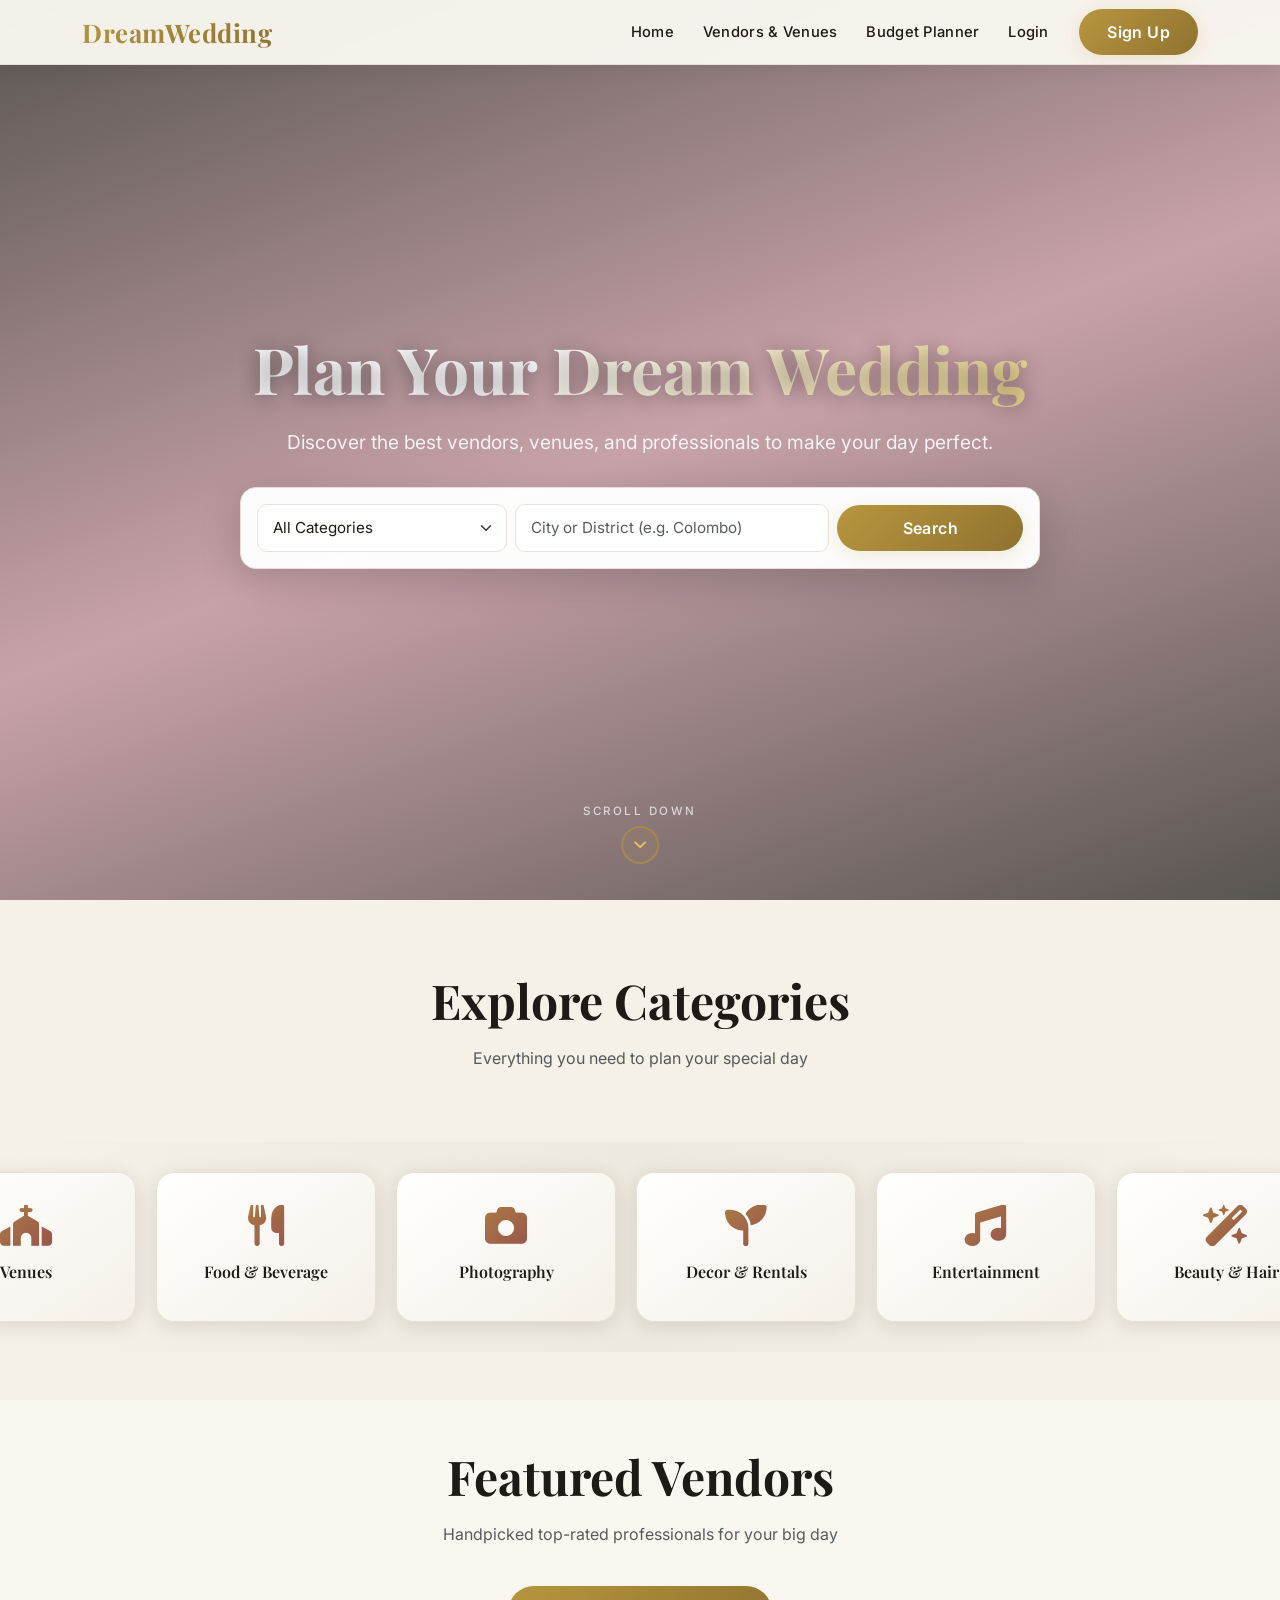
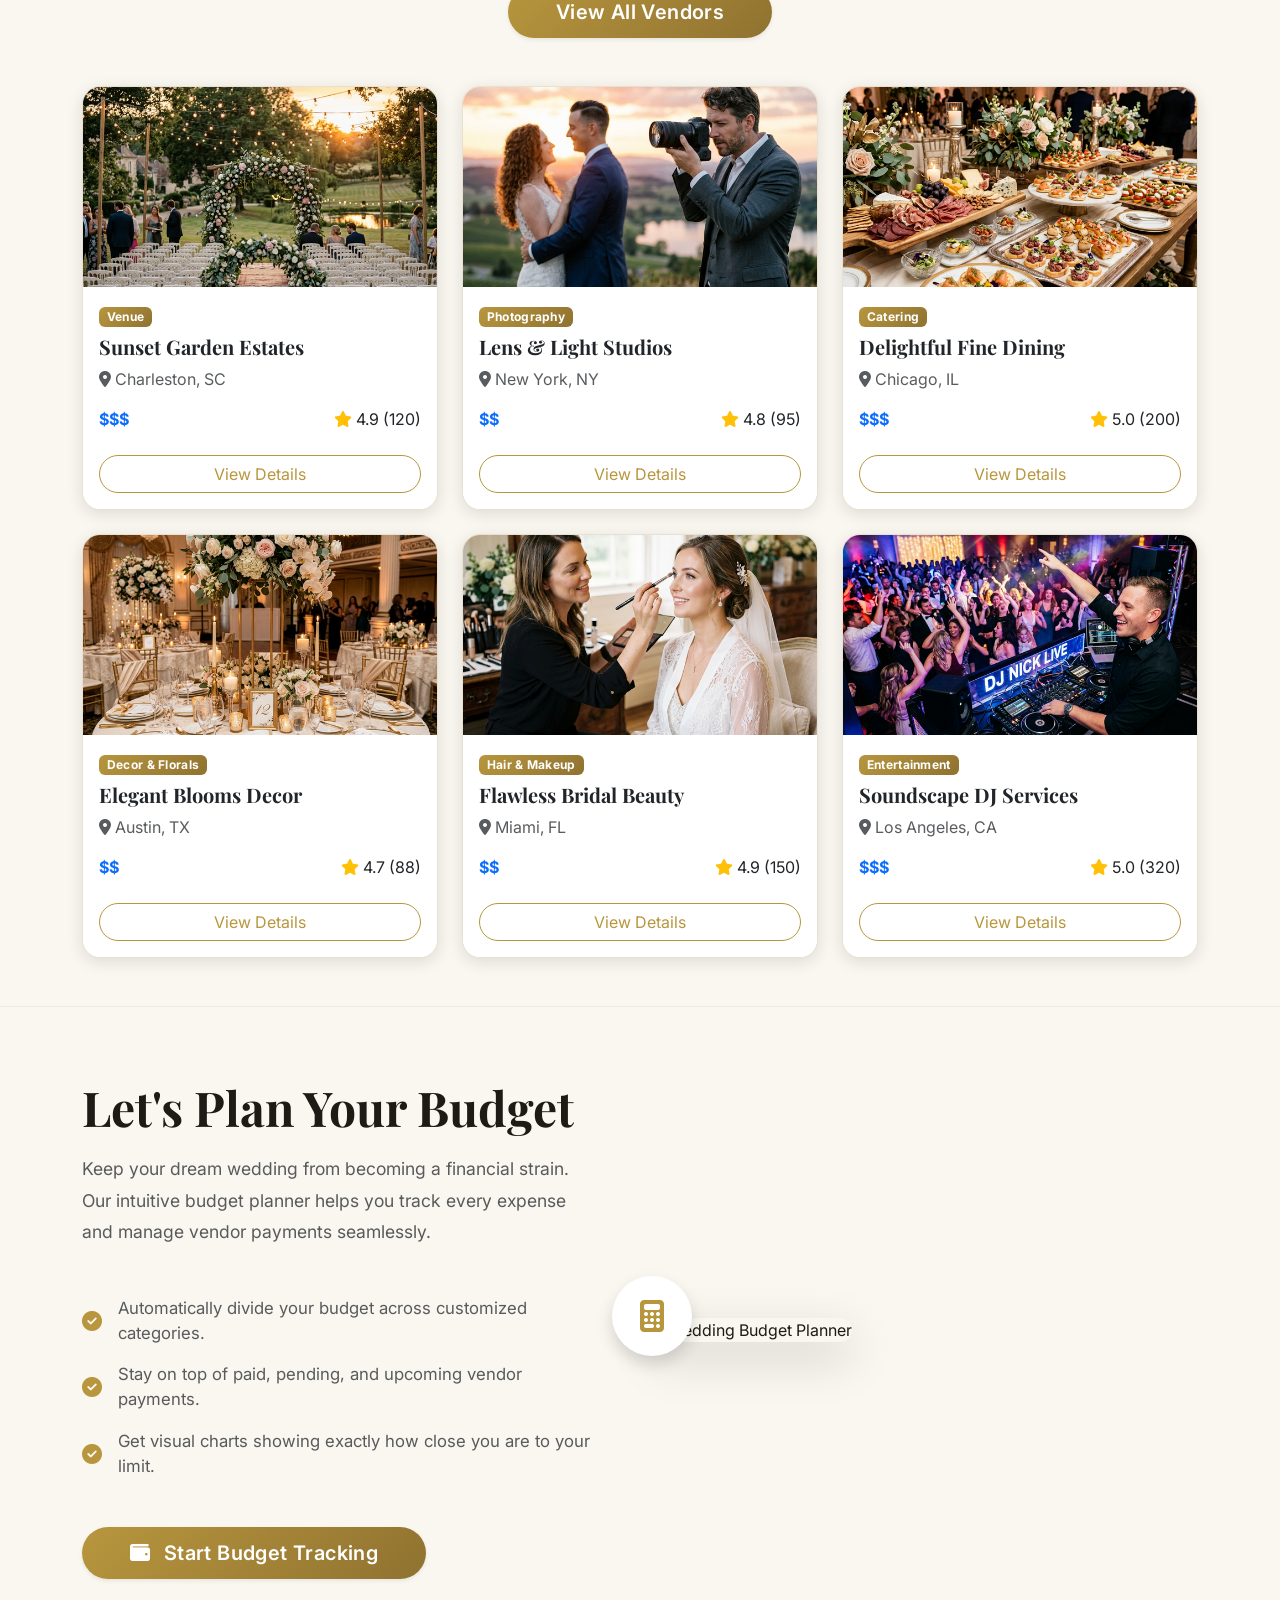
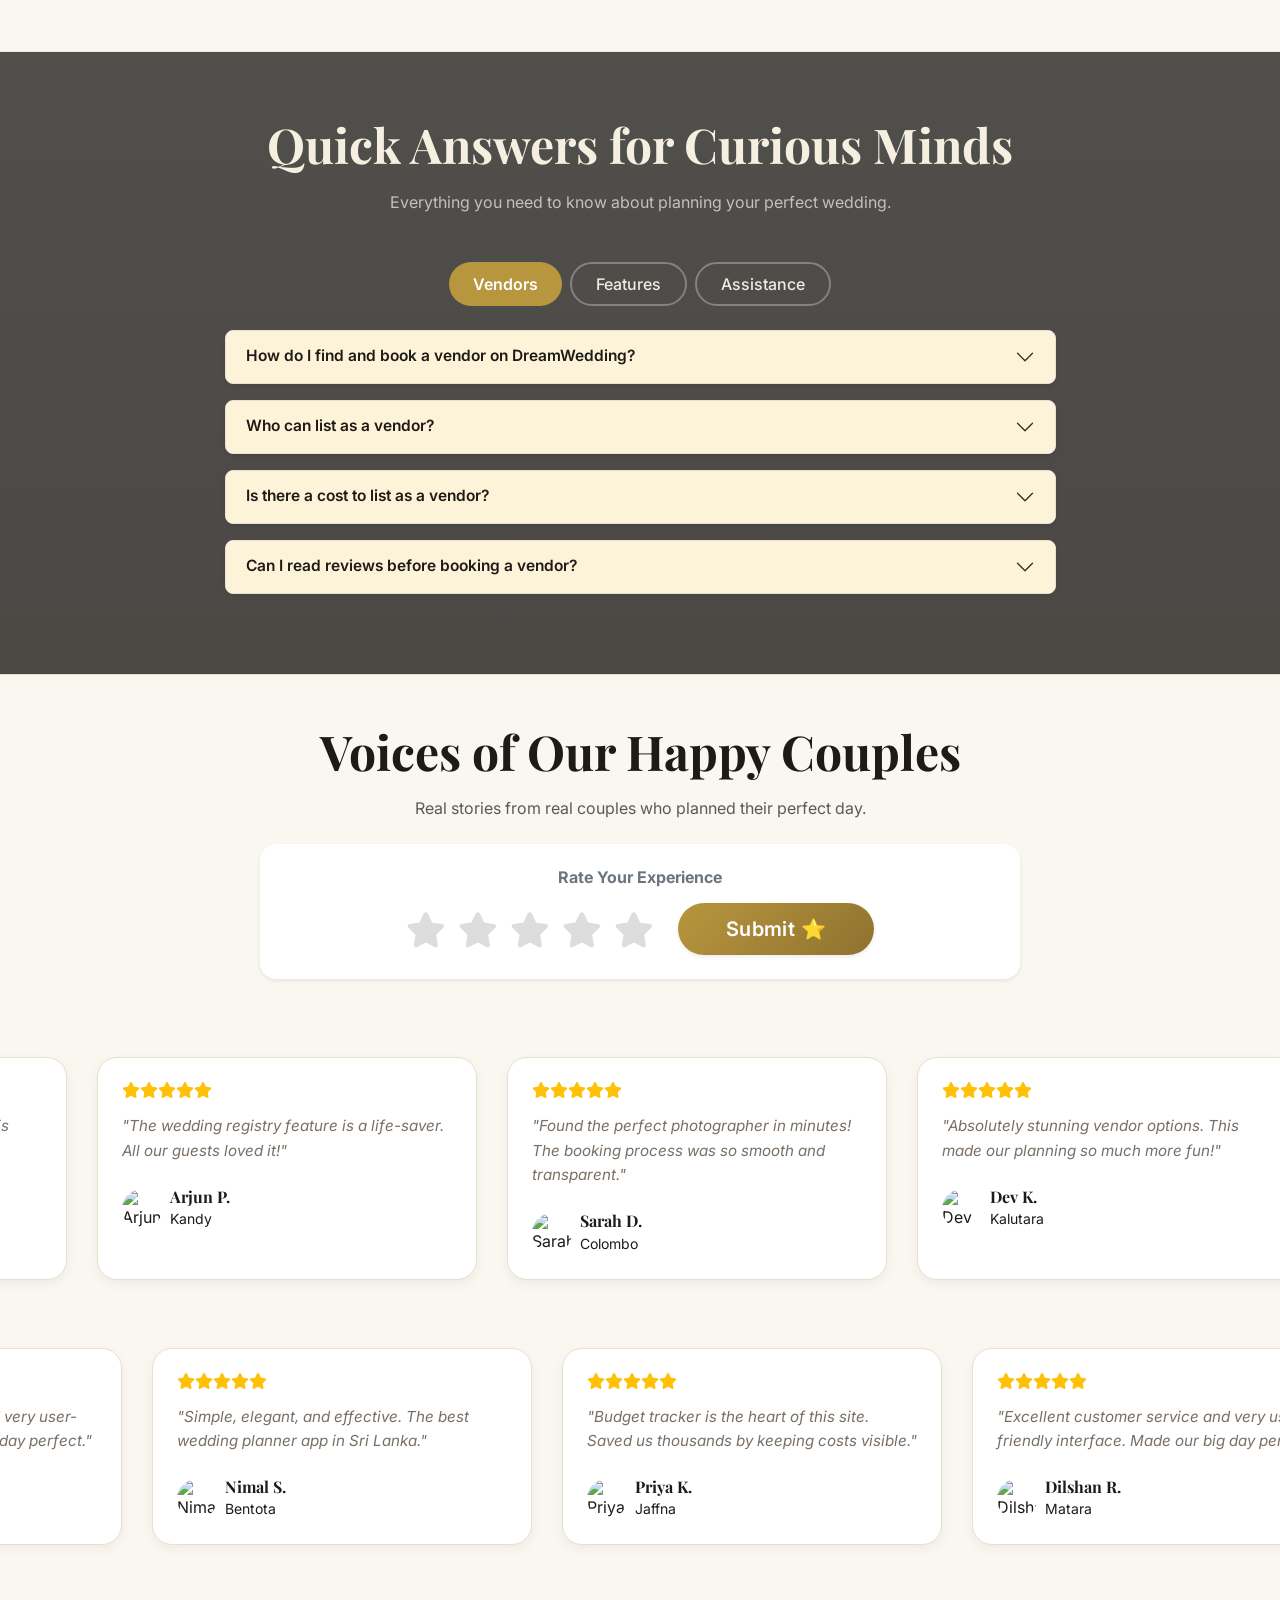
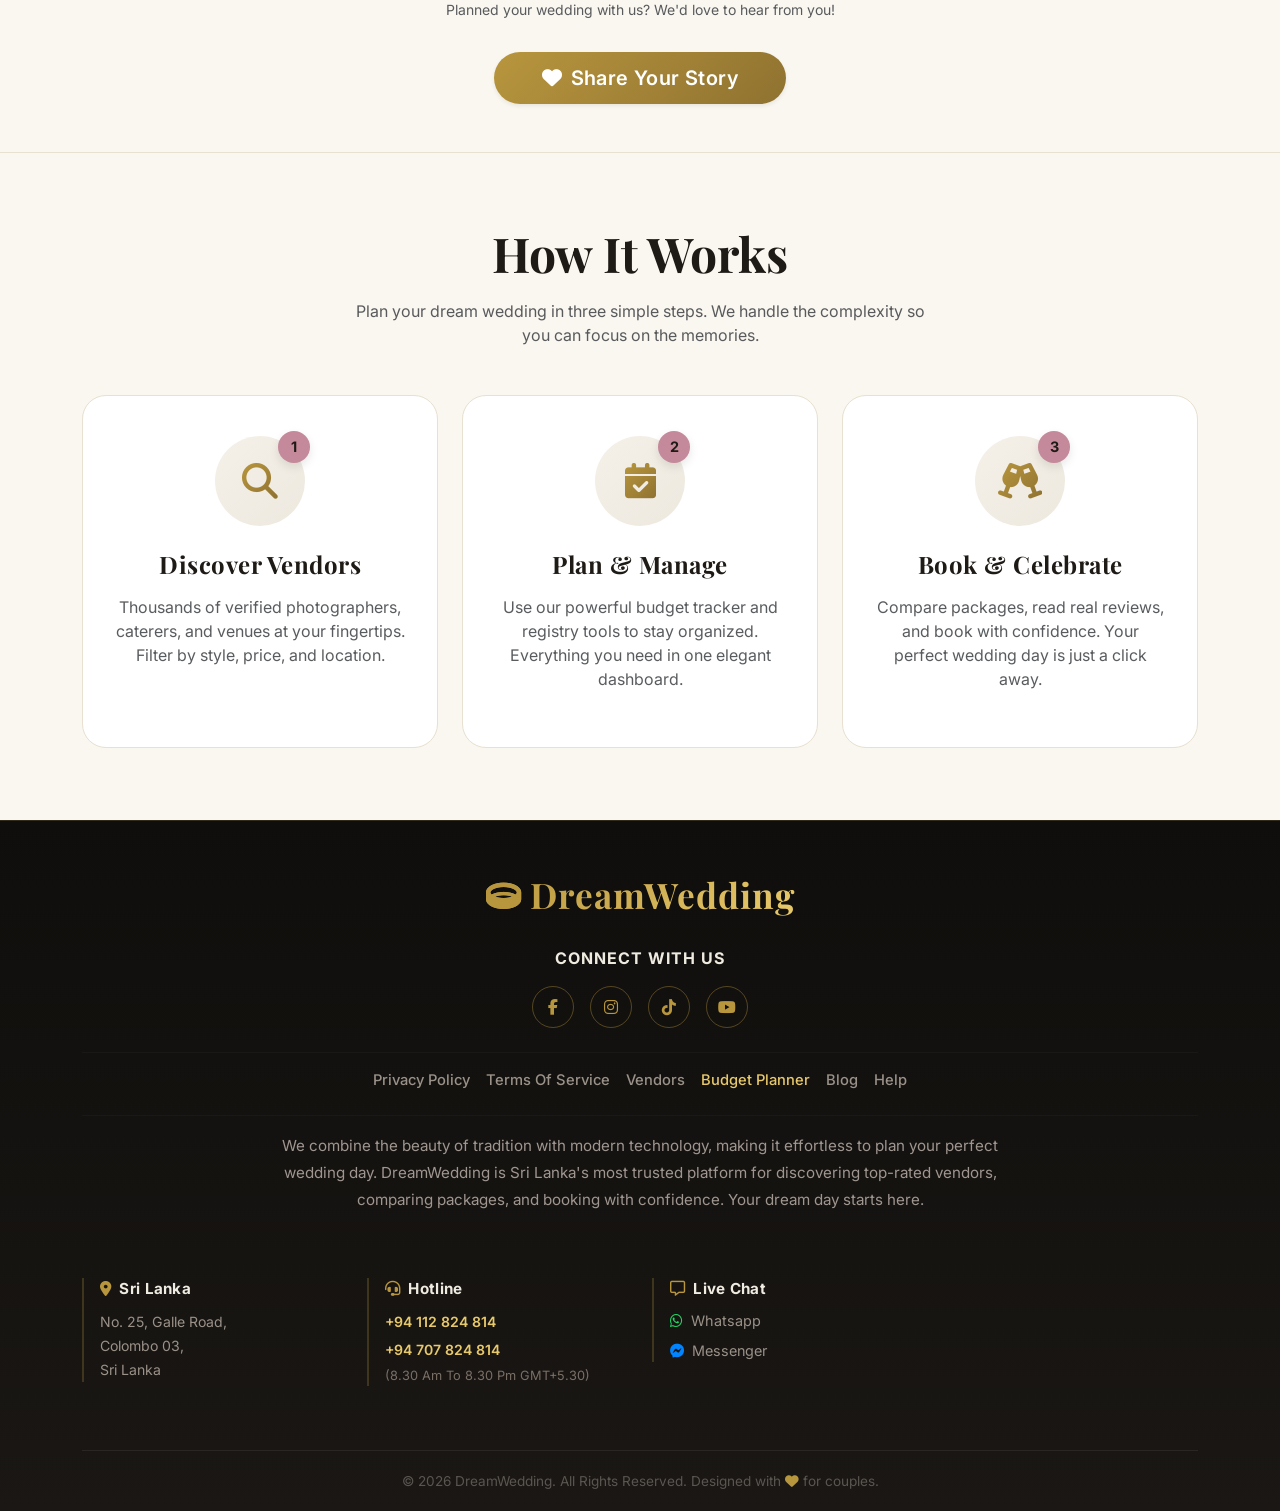
==== Wedding-System/src/main/resources/static/index.html @ 25dd050d "Completed sample Dashboard UI with frontend layout and components" ====
<!DOCTYPE html>
<html lang="en">

<head>
  <meta charset="UTF-8">
  <meta name="viewport" content="width=device-width, initial-scale=1.0">
  <title>DreamWedding - Plan Your Dream Wedding</title>

  <!-- Google Fonts -->
  <link
    href="https://fonts.googleapis.com/css2?family=Playfair+Display:ital,wght@0,400;0,700;1,400&family=Inter:wght@300;400;500;600&display=swap"
    rel="stylesheet">

  <!-- Bootstrap 5 CSS -->
  <link href="https://cdn.jsdelivr.net/npm/bootstrap@5.3.0/dist/css/bootstrap.min.css" rel="stylesheet">

  <!-- FontAwesome -->
  <link rel="stylesheet" href="https://cdnjs.cloudflare.com/ajax/libs/font-awesome/6.4.0/css/all.min.css">

  <!-- Custom CSS -->
  <link rel="stylesheet" href="css/styles.css">
</head>

<body>

  <!-- Navigation -->
  <nav class="navbar navbar-expand-lg fixed-top">
    <div class="container">
      <a class="navbar-brand" href="index.html">DreamWedding</a>
      <button class="navbar-toggler" type="button" data-bs-toggle="collapse" data-bs-target="#navbarNav">
        <span class="navbar-toggler-icon"></span>
      </button>
      <div class="collapse navbar-collapse justify-content-end" id="navbarNav">
        <ul class="navbar-nav align-items-center">
          <li class="nav-item">
            <a class="nav-link" href="index.html">Home</a>
          </li>
          <li class="nav-item">
            <a class="nav-link" href="pages/vendor-list.html">Vendors & Venues</a>
          </li>
          <li class="nav-item">
            <a class="nav-link" href="pages/budget-tracker.html">Budget Planner</a>
          </li>
          <li class="nav-item">
            <a class="nav-link" href="pages/login.html">Login</a>
          </li>
          <li class="nav-item ms-lg-3">
            <a class="btn btn-custom" href="pages/register.html">Sign Up</a>
          </li>
        </ul>
      </div>
    </div>
  </nav>

  <!-- Hero Section -->
  <section class="hero-section">
    <div class="container hero-content">
      <h1>Plan Your Dream Wedding</h1>
      <p>Discover the best vendors, venues, and professionals to make your day perfect.</p>

      <div class="search-box mt-4 p-3 bg-white rounded shadow-lg mx-auto" style="max-width: 800px;">
        <form action="pages/vendor-list.html" method="GET" class="row g-2 align-items-center">
          <div class="col-md-4">
            <select class="form-select form-control" aria-label="Vendor category" name="category">
              <option selected>All Categories</option>

              <optgroup label="Venues">
                <option value="ceremony-venues">Ceremony Venues</option>
                <option value="reception-venues">Reception Venues</option>
                <option value="rehearsal-dinner">Rehearsal Dinner Venues</option>
              </optgroup>

              <optgroup label="Food & Beverage">
                <option value="caterers">Caterers</option>
                <option value="bakers">Wedding Cake Bakers</option>
                <option value="bartenders">Bartenders & Beverages</option>
              </optgroup>

              <optgroup label="Photo & Video">
                <option value="photographers">Wedding Photographers</option>
                <option value="videographers">Wedding Videographers</option>
                <option value="photo-booths">Photo Booth Rentals</option>
              </optgroup>

              <optgroup label="Decor & Rentals">
                <option value="florists">Florists</option>
                <option value="decorators">Decorators & Event Stylists</option>
                <option value="rentals">Furniture & Equipment Rentals</option>
              </optgroup>

              <optgroup label="Entertainment">
                <option value="djs">Wedding DJs</option>
                <option value="live-bands">Live Bands</option>
                <option value="musicians">Ceremony Musicians</option>
              </optgroup>

              <optgroup label="Beauty & Hair">
                <option value="makeup-artists">Bridal Makeup Artists</option>
                <option value="hair-stylists">Hair Stylists</option>
                <option value="spa-wellness">Spa & Wellness</option>
              </optgroup>

              <optgroup label="Attire & Jewelry">
                <option value="bridal-salons">Bridal Salons & Boutiques</option>
                <option value="mens-attire">Tuxedos & Men's Attire</option>
                <option value="jewelry">Jewelry & Accessories</option>
              </optgroup>

              <optgroup label="Planners & Management">
                <option value="planners">Full-Service Planners</option>
                <option value="coordinators">Day-Of Coordinators</option>
              </optgroup>

              <optgroup label="Other Services">
                <option value="invitations">Invitations & Stationery</option>
                <option value="transportation">Transportation</option>
                <option value="officiants">Wedding Officiants</option>
                <option value="favors">Favors & Gifts</option>
              </optgroup>
            </select>
          </div>
          <div class="col-md-5">
            <input class="form-control" list="srilanka-cities" name="location" id="location"
              placeholder="City or District (e.g. Colombo)">
            <datalist id="srilanka-cities">
              <option value="Ampara">
              <option value="Anuradhapura">
              <option value="Badulla">
              <option value="Batticaloa">
              <option value="Colombo">
              <option value="Galle">
              <option value="Gampaha">
              <option value="Hambantota">
              <option value="Jaffna">
              <option value="Kalutara">
              <option value="Kandy">
              <option value="Kegalle">
              <option value="Kilinochchi">
              <option value="Kurunegala">
              <option value="Mannar">
              <option value="Matale">
              <option value="Matara">
              <option value="Monaragala">
              <option value="Mullaitivu">
              <option value="Negombo">
              <option value="Nuwara Eliya">
              <option value="Polonnaruwa">
              <option value="Puttalam">
              <option value="Ratnapura">
              <option value="Trincomalee">
              <option value="Vavuniya">
            </datalist>
          </div>
          <div class="col-md-3">
            <button type="submit" class="btn btn-custom w-100">Search</button>
          </div>
        </form>
      </div>
    </div>

    <!-- Scroll Down Arrow -->
    <div id="heroScrollArrow" style="
      position: absolute;
      bottom: 36px;
      left: 50%;
      transform: translateX(-50%);
      display: flex;
      flex-direction: column;
      align-items: center;
      gap: 6px;
      cursor: pointer;
      transition: opacity 0.4s ease;
      z-index: 10;
    ">
      <span style="
        font-size: 0.72rem;
        letter-spacing: 2.5px;
        text-transform: uppercase;
        color: rgba(255,255,255,0.7);
        font-family: 'Inter', sans-serif;
        font-weight: 500;
      ">Scroll Down</span>
      <div style="
        width: 38px;
        height: 38px;
        border-radius: 50%;
        border: 2px solid rgba(184,150,62,0.6);
        display: flex;
        align-items: center;
        justify-content: center;
        animation: heroArrowBounce 1.8s ease-in-out infinite;
        background: rgba(184,150,62,0.1);
        backdrop-filter: blur(4px);
      ">
        <i class="fa-solid fa-chevron-down" style="color: #e8c96a; font-size: 0.85rem;"></i>
      </div>
    </div>
  </section>

  <!-- Services Categories -->
  <section class="py-5 bg-light overflow-hidden">
    <div class="container py-4">
      <div class="text-center mb-5">
        <h2 class="display-5 fw-bold mb-3" style="font-family: 'Playfair Display', serif;">Explore Categories</h2>
        <p class="text-muted mx-auto" style="max-width: 600px;">Everything you need to plan your special day</p>
      </div>
    </div>

    <!-- Horizontal Scroll Container - Moved outside container for full width -->
    <div class="category-slider-wrapper position-relative">
      <div class="category-slider" id="categorySlider">
        <div class="category-card slider-card">
          <i class="fa-solid fa-church"></i>
          <h4>Venues</h4>
          <a href="pages/vendor-list.html?category=venues" class="stretched-link"></a>
        </div>
        <div class="category-card slider-card">
          <i class="fa-solid fa-utensils"></i>
          <h4>Food & Beverage</h4>
          <a href="pages/vendor-list.html?category=caterers" class="stretched-link"></a>
        </div>
        <div class="category-card slider-card">
          <i class="fa-solid fa-camera"></i>
          <h4>Photography</h4>
          <a href="pages/vendor-list.html?category=photographers" class="stretched-link"></a>
        </div>
        <div class="category-card slider-card">
          <i class="fa-solid fa-seedling"></i>
          <h4>Decor & Rentals</h4>
          <a href="pages/vendor-list.html" class="stretched-link"></a>
        </div>
        <div class="category-card slider-card">
          <i class="fa-solid fa-music"></i>
          <h4>Entertainment</h4>
          <a href="pages/vendor-list.html" class="stretched-link"></a>
        </div>
        <div class="category-card slider-card">
          <i class="fa-solid fa-wand-magic-sparkles"></i>
          <h4>Beauty & Hair</h4>
          <a href="pages/vendor-list.html" class="stretched-link"></a>
        </div>
        <div class="category-card slider-card">
          <i class="fa-solid fa-gem"></i>
          <h4>Attire & Jewelry</h4>
          <a href="pages/vendor-list.html" class="stretched-link"></a>
        </div>
        <div class="category-card slider-card">
          <i class="fa-solid fa-clipboard-list"></i>
          <h4>Management</h4>
          <a href="pages/vendor-list.html" class="stretched-link"></a>
        </div>
        <div class="category-card slider-card">
          <i class="fa-solid fa-gift"></i>
          <h4>Other Services</h4>
          <a href="pages/vendor-list.html" class="stretched-link"></a>
        </div>
      </div>
    </div>
  </section>

  <!-- Featured Vendors -->
  <section class="py-5">
    <div class="container">
      <div class="text-center mb-5">
        <h2 class="display-5 fw-bold mb-3" style="font-family: 'Playfair Display', serif;">Featured Vendors</h2>
        <p class="text-muted mx-auto" style="max-width: 600px;">Handpicked top-rated professionals for your big day</p>
        <a href="pages/vendor-list.html" class="btn btn-custom btn-lg rounded-pill px-5 shadow-sm mt-4">View All
          Vendors</a>
      </div>
      <div class="row g-4">
        <!-- 1: Venues -->
        <div class="col-md-4">
          <div class="card vendor-card h-100">
            <img src="images/wedding_venue_1773458190124.png" class="card-img-top" alt="Wedding Venue">
            <div class="card-body">
              <span class="badge bg-secondary mb-2">Venue</span>
              <h5 class="card-title">Sunset Garden Estates</h5>
              <p class="text-muted"><i class="fa-solid fa-location-dot"></i> Charleston, SC</p>
              <div class="d-flex justify-content-between align-items-center">
                <span class="text-primary fw-bold">$$$</span>
                <div>
                  <i class="fa-solid fa-star text-warning"></i> 4.9 (120)
                </div>
              </div>
            </div>
            <div class="card-footer bg-white border-top-0 pb-3 text-center">
              <a href="pages/vendor-details.html" class="btn btn-outline-dark w-100 rounded-pill">View Details</a>
            </div>
          </div>
        </div>

        <!-- 2: Photographer -->
        <div class="col-md-4">
          <div class="card vendor-card h-100">
            <img src="images/wedding_photographer_1773458212111.png" class="card-img-top" alt="Photographer">
            <div class="card-body">
              <span class="badge bg-secondary mb-2">Photography</span>
              <h5 class="card-title">Lens & Light Studios</h5>
              <p class="text-muted"><i class="fa-solid fa-location-dot"></i> New York, NY</p>
              <div class="d-flex justify-content-between align-items-center">
                <span class="text-primary fw-bold">$$</span>
                <div>
                  <i class="fa-solid fa-star text-warning"></i> 4.8 (95)
                </div>
              </div>
            </div>
            <div class="card-footer bg-white border-top-0 pb-3 text-center">
              <a href="pages/vendor-details.html" class="btn btn-outline-dark w-100 rounded-pill">View Details</a>
            </div>
          </div>
        </div>

        <!-- 3: Caterer -->
        <div class="col-md-4">
          <div class="card vendor-card h-100">
            <img src="images/wedding_caterer_1773458241047.png" class="card-img-top" alt="Caterer">
            <div class="card-body">
              <span class="badge bg-secondary mb-2">Catering</span>
              <h5 class="card-title">Delightful Fine Dining</h5>
              <p class="text-muted"><i class="fa-solid fa-location-dot"></i> Chicago, IL</p>
              <div class="d-flex justify-content-between align-items-center">
                <span class="text-primary fw-bold">$$$</span>
                <div>
                  <i class="fa-solid fa-star text-warning"></i> 5.0 (200)
                </div>
              </div>
            </div>
            <div class="card-footer bg-white border-top-0 pb-3 text-center">
              <a href="pages/vendor-details.html" class="btn btn-outline-dark w-100 rounded-pill">View Details</a>
            </div>
          </div>
        </div>

        <!-- 4: Decorators -->
        <div class="col-md-4">
          <div class="card vendor-card h-100">
            <img src="images/wedding_decor_1773458284222.png" class="card-img-top" alt="Florist and Decor">
            <div class="card-body">
              <span class="badge bg-secondary mb-2">Decor & Florals</span>
              <h5 class="card-title">Elegant Blooms Decor</h5>
              <p class="text-muted"><i class="fa-solid fa-location-dot"></i> Austin, TX</p>
              <div class="d-flex justify-content-between align-items-center">
                <span class="text-primary fw-bold">$$</span>
                <div>
                  <i class="fa-solid fa-star text-warning"></i> 4.7 (88)
                </div>
              </div>
            </div>
            <div class="card-footer bg-white border-top-0 pb-3 text-center">
              <a href="pages/vendor-details.html" class="btn btn-outline-dark w-100 rounded-pill">View Details</a>
            </div>
          </div>
        </div>

        <!-- 5: Makeup -->
        <div class="col-md-4">
          <div class="card vendor-card h-100">
            <img src="images/wedding_makeup_1773458309123.png" class="card-img-top" alt="Makeup Artist">
            <div class="card-body">
              <span class="badge bg-secondary mb-2">Hair & Makeup</span>
              <h5 class="card-title">Flawless Bridal Beauty</h5>
              <p class="text-muted"><i class="fa-solid fa-location-dot"></i> Miami, FL</p>
              <div class="d-flex justify-content-between align-items-center">
                <span class="text-primary fw-bold">$$</span>
                <div>
                  <i class="fa-solid fa-star text-warning"></i> 4.9 (150)
                </div>
              </div>
            </div>
            <div class="card-footer bg-white border-top-0 pb-3 text-center">
              <a href="pages/vendor-details.html" class="btn btn-outline-dark w-100 rounded-pill">View Details</a>
            </div>
          </div>
        </div>

        <!-- 6: DJ/Entertainment -->
        <div class="col-md-4">
          <div class="card vendor-card h-100">
            <img src="images/wedding_dj_1773458332966.png" class="card-img-top" alt="Wedding DJ">
            <div class="card-body">
              <span class="badge bg-secondary mb-2">Entertainment</span>
              <h5 class="card-title">Soundscape DJ Services</h5>
              <p class="text-muted"><i class="fa-solid fa-location-dot"></i> Los Angeles, CA</p>
              <div class="d-flex justify-content-between align-items-center">
                <span class="text-primary fw-bold">$$$</span>
                <div>
                  <i class="fa-solid fa-star text-warning"></i> 5.0 (320)
                </div>
              </div>
            </div>
            <div class="card-footer bg-white border-top-0 pb-3 text-center">
              <a href="pages/vendor-details.html" class="btn btn-outline-dark w-100 rounded-pill">View Details</a>
            </div>
          </div>
        </div>
      </div>
    </div>
  </section>

  <!-- Budget Planner CTA Section -->
  <section class="py-5"
    style="background-color: #fdfbf7; border-top: 1px solid #f0e9df; border-bottom: 1px solid #f0e9df;">
    <div class="container my-4">
      <div class="row align-items-center">
        <!-- Topic/Heading: Top on all screens -->
        <div class="col-12 d-lg-none mb-4">
          <h2 class="display-5 fw-bold mb-0" style="font-family: 'Playfair Display', serif;">Let's Plan Your Budget</h2>
        </div>

        <!-- Image Column: 2nd on mobile, side on desktop -->
        <div class="col-lg-6 mb-5 mb-lg-0 order-lg-2">
          <div class="position-relative">
            <img src="https://images.unsplash.com/photo-1554224155-8d04cb21cd6c?auto=format&fit=crop&w=800&q=80"
              alt="Wedding Budget Planner" class="img-fluid rounded-4 shadow-lg w-100 object-fit-cover"
              style="aspect-ratio: 3/4; object-position: center;">
            <div
              class="position-absolute top-0 start-0 translate-middle p-4 bg-white rounded-circle shadow d-flex align-items-center justify-content-center"
              style="width: 80px; height: 80px;">
              <i class="fa-solid fa-calculator fa-2x" style="color: var(--primary-color);"></i>
            </div>
          </div>
        </div>

        <!-- Text/Description Column -->
        <div class="col-lg-6 order-lg-1 pe-lg-5">
          <div class="mb-5">
            <!-- Desktop Head: Only visible on lg -->
            <h2 class="display-5 fw-bold mb-3 d-none d-lg-block" style="font-family: 'Playfair Display', serif;">Let's
              Plan Your Budget</h2>

            <p class="text-muted" style="font-size: 1.1rem; line-height: 1.8;">
              Keep your dream wedding from becoming a financial strain. Our intuitive budget planner helps you track
              every expense and manage vendor payments seamlessly.
            </p>
          </div>
          <ul class="list-unstyled mb-5 text-muted" style="font-size: 1.05rem;">
            <li class="mb-3 d-flex align-items-center">
              <i class="fa-solid fa-circle-check fs-5 me-3" style="color: var(--primary-color);"></i>
              Automatically divide your budget across customized categories.
            </li>
            <li class="mb-3 d-flex align-items-center">
              <i class="fa-solid fa-circle-check fs-5 me-3" style="color: var(--primary-color);"></i>
              Stay on top of paid, pending, and upcoming vendor payments.
            </li>
            <li class="mb-3 d-flex align-items-center">
              <i class="fa-solid fa-circle-check fs-5 me-3" style="color: var(--primary-color);"></i>
              Get visual charts showing exactly how close you are to your limit.
            </li>
          </ul>
          <a href="pages/budget-tracker.html" class="btn btn-custom btn-lg rounded-pill px-5 shadow-sm">
            <i class="fa-solid fa-wallet me-2"></i> Start Budget Tracking
          </a>
        </div>
      </div>
    </div>
  </section>

  <!-- FAQ Section -->
  <section class="py-5" style="
    background: linear-gradient(rgba(15,14,12,0.72), rgba(26,23,20,0.78)),
    url('https://images.unsplash.com/photo-1519225421980-715cb0215aed?auto=format&fit=crop&w=2000&q=80') center/cover fixed;
    position: relative;
  ">
    <div class="container py-3">
      <div class="text-center mb-5">
        <h2 class="display-5 fw-bold mb-3" style="font-family: 'Playfair Display', serif; color: #f5efe0;">Quick Answers
          for Curious Minds</h2>
        <p class="mx-auto" style="color: rgba(255,255,255,0.65); max-width: 600px;">Everything you need to know about
          planning your perfect wedding.</p>
      </div>

      <div class="row justify-content-center">

        <!-- Tabs + Accordion — full width centered -->
        <div class="col-lg-9">

          <!-- Tab Buttons -->
          <div class="d-flex gap-2 mb-4 flex-wrap justify-content-center">
            <button class="btn rounded-pill px-4 py-2 faq-tab active-tab" id="tab-vendors"
              onclick="switchFaqTab('vendors', this)"
              style="background-color: var(--primary-color); color: white; font-weight: 600; border: none;">Vendors</button>
            <button class="btn rounded-pill px-4 py-2 faq-tab" id="tab-features"
              onclick="switchFaqTab('features', this)"
              style="background-color: transparent; color: #f0ebe1; border: 2px solid rgba(255,255,255,0.3); font-weight: 500;">Features</button>
            <button class="btn rounded-pill px-4 py-2 faq-tab" id="tab-assistance"
              onclick="switchFaqTab('assistance', this)"
              style="background-color: transparent; color: #f0ebe1; border: 2px solid rgba(255,255,255,0.3); font-weight: 500;">Assistance</button>
          </div>

          <!-- Vendors FAQs -->
          <div id="faq-vendors" class="faq-panel">
            <div class="accordion" id="accordionVendors">
              <div class="accordion-item faq-item border-0 mb-3 rounded-3 shadow-sm">
                <h2 class="accordion-header">
                  <button class="accordion-button collapsed rounded-3 fw-semibold" type="button"
                    data-bs-toggle="collapse" data-bs-target="#v1" style="background-color: #fdf3d8;">
                    How do I find and book a vendor on DreamWedding?
                  </button>
                </h2>
                <div id="v1" class="accordion-collapse collapse" data-bs-parent="#accordionVendors">
                  <div class="accordion-body text-muted">
                    Browse vendors by category or location using our search bar. Click on any vendor card to view their
                    full profile, portfolio, reviews, and pricing. Then use the "Request Booking" button to get in touch
                    directly.
                  </div>
                </div>
              </div>
              <div class="accordion-item faq-item border-0 mb-3 rounded-3 shadow-sm">
                <h2 class="accordion-header">
                  <button class="accordion-button collapsed rounded-3 fw-semibold" type="button"
                    data-bs-toggle="collapse" data-bs-target="#v2" style="background-color: #fdf3d8;">
                    Who can list as a vendor?
                  </button>
                </h2>
                <div id="v2" class="accordion-collapse collapse" data-bs-parent="#accordionVendors">
                  <div class="accordion-body text-muted">
                    Any professional wedding service provider — photographers, caterers, decorators, DJs, makeup
                    artists, and more — can register and list their services on DreamWedding.
                  </div>
                </div>
              </div>
              <div class="accordion-item faq-item border-0 mb-3 rounded-3 shadow-sm">
                <h2 class="accordion-header">
                  <button class="accordion-button collapsed rounded-3 fw-semibold" type="button"
                    data-bs-toggle="collapse" data-bs-target="#v3" style="background-color: #fdf3d8;">
                    Is there a cost to list as a vendor?
                  </button>
                </h2>
                <div id="v3" class="accordion-collapse collapse" data-bs-parent="#accordionVendors">
                  <div class="accordion-body text-muted">
                    Basic vendor listings are completely free. We offer premium plans with enhanced visibility, featured
                    placement, and analytics tools to help your business grow.
                  </div>
                </div>
              </div>
              <div class="accordion-item faq-item border-0 mb-3 rounded-3 shadow-sm">
                <h2 class="accordion-header">
                  <button class="accordion-button collapsed rounded-3 fw-semibold" type="button"
                    data-bs-toggle="collapse" data-bs-target="#v4" style="background-color: #fdf3d8;">
                    Can I read reviews before booking a vendor?
                  </button>
                </h2>
                <div id="v4" class="accordion-collapse collapse" data-bs-parent="#accordionVendors">
                  <div class="accordion-body text-muted">
                    Absolutely! Every vendor profile includes verified reviews from real couples. You can filter vendors
                    by rating to find the highest-rated professionals for your big day.
                  </div>
                </div>
              </div>
            </div>
          </div>

          <!-- Features FAQs -->
          <div id="faq-features" class="faq-panel d-none">
            <div class="accordion" id="accordionFeatures">
              <div class="accordion-item faq-item border-0 mb-3 rounded-3 shadow-sm">
                <h2 class="accordion-header">
                  <button class="accordion-button collapsed rounded-3 fw-semibold" type="button"
                    data-bs-toggle="collapse" data-bs-target="#f1" style="background-color: #fdf3d8;">
                    What is the Budget Planner feature?
                  </button>
                </h2>
                <div id="f1" class="accordion-collapse collapse" data-bs-parent="#accordionFeatures">
                  <div class="accordion-body text-muted">
                    The Budget Planner helps you set a total wedding budget, divide it across categories like venue,
                    catering, and decor, and track payments to vendors. Visual charts show you how much you've spent and
                    how much remains.
                  </div>
                </div>
              </div>
              <div class="accordion-item faq-item border-0 mb-3 rounded-3 shadow-sm">
                <h2 class="accordion-header">
                  <button class="accordion-button collapsed rounded-3 fw-semibold" type="button"
                    data-bs-toggle="collapse" data-bs-target="#f2" style="background-color: #fdf3d8;">
                    Can I manage multiple events on the platform?
                  </button>
                </h2>
                <div id="f2" class="accordion-collapse collapse" data-bs-parent="#accordionFeatures">
                  <div class="accordion-body text-muted">
                    Yes! You can create and manage multiple wedding events from your dashboard. Each event has its own
                    vendor list, budget, and checklist.
                  </div>
                </div>
              </div>
              <div class="accordion-item faq-item border-0 mb-3 rounded-3 shadow-sm">
                <h2 class="accordion-header">
                  <button class="accordion-button collapsed rounded-3 fw-semibold" type="button"
                    data-bs-toggle="collapse" data-bs-target="#f3" style="background-color: #fdf3d8;">
                    Is DreamWedding available on mobile devices?
                  </button>
                </h2>
                <div id="f3" class="accordion-collapse collapse" data-bs-parent="#accordionFeatures">
                  <div class="accordion-body text-muted">
                    Our platform is fully responsive and works beautifully on all devices — phones, tablets, and
                    desktops. Plan your dream wedding from anywhere!
                  </div>
                </div>
              </div>
            </div>
          </div>

          <!-- Assistance FAQs -->
          <div id="faq-assistance" class="faq-panel d-none">
            <div class="accordion" id="accordionAssistance">
              <div class="accordion-item faq-item border-0 mb-3 rounded-3 shadow-sm">
                <h2 class="accordion-header">
                  <button class="accordion-button collapsed rounded-3 fw-semibold" type="button"
                    data-bs-toggle="collapse" data-bs-target="#a1" style="background-color: #fdf3d8;">
                    How do I contact customer support?
                  </button>
                </h2>
                <div id="a1" class="accordion-collapse collapse" data-bs-parent="#accordionAssistance">
                  <div class="accordion-body text-muted">
                    You can reach our support team at <strong>contact@dreamwedding.com</strong> or call us at
                    <strong>+94 77 123 4567</strong>. We're available Monday–Saturday, 9am–6pm.
                  </div>
                </div>
              </div>
              <div class="accordion-item faq-item border-0 mb-3 rounded-3 shadow-sm">
                <h2 class="accordion-header">
                  <button class="accordion-button collapsed rounded-3 fw-semibold" type="button"
                    data-bs-toggle="collapse" data-bs-target="#a2" style="background-color: #fdf3d8;">
                    Can I get help selecting the right vendors?
                  </button>
                </h2>
                <div id="a2" class="accordion-collapse collapse" data-bs-parent="#accordionAssistance">
                  <div class="accordion-body text-muted">
                    Yes! Our team of wedding experts is available to guide you through selecting vendors that match your
                    style, budget, and location preferences. Simply reach out through the contact page.
                  </div>
                </div>
              </div>
              <div class="accordion-item faq-item border-0 mb-3 rounded-3 shadow-sm">
                <h2 class="accordion-header">
                  <button class="accordion-button collapsed rounded-3 fw-semibold" type="button"
                    data-bs-toggle="collapse" data-bs-target="#a3" style="background-color: #fdf3d8;">
                    What if I have a dispute with a vendor?
                  </button>
                </h2>
                <div id="a3" class="accordion-collapse collapse" data-bs-parent="#accordionAssistance">
                  <div class="accordion-body text-muted">
                    We take vendor disputes seriously. Report any issue through your dashboard and our team will
                    investigate and mediate within 48 hours to ensure a fair resolution.
                  </div>
                </div>
              </div>
            </div>
          </div>

        </div><!-- end right col -->
      </div><!-- end row -->
    </div>
  </section>

  <!-- Testimonials & Feedback Marquee Section -->
  <section class="py-5"
    style="background-color: var(--light-bg); border-top: 1px solid var(--border-color); border-bottom: 1px solid var(--border-color);">
    <div class="container mb-5">
      <div class="text-center mb-4">
        <h2 class="display-5 fw-bold mb-3" style="font-family: 'Playfair Display', serif;">Voices of Our Happy Couples
        </h2>
        <p class="text-muted mx-auto" style="max-width: 600px;">Real stories from real couples who planned their perfect
          day.</p>
      </div>
      <div class="row justify-content-center">
        <div class="col-lg-8 card border-0 shadow-sm p-4 bg-white rounded-4">
          <div class="d-flex flex-column align-items-center gap-3">
            <h5 class="mb-0 text-secondary" style="font-family: 'Inter', sans-serif; font-size: 1rem;">Rate Your
              Experience</h5>
            <div class="d-flex align-items-center gap-4 flex-wrap justify-content-center">
              <div class="star-rating-input d-flex" id="quickStarRating" style="font-size: 1rem;">
                <!-- Reversing order in DOM (5 to 1) to allow hover highlight of stars to the right -->
                <i class="fa-solid fa-star" data-rating="5"></i>
                <i class="fa-solid fa-star" data-rating="4"></i>
                <i class="fa-solid fa-star" data-rating="3"></i>
                <i class="fa-solid fa-star" data-rating="2"></i>
                <i class="fa-solid fa-star" data-rating="1"></i>
              </div>
              <button class="btn btn-custom btn-lg rounded-pill px-5 shadow-sm" onclick="submitQuickRating()">
                Submit ⭐
              </button>
            </div>
          </div>
        </div>
      </div>
    </div>
    </div>

    <!-- Row 1: Moves RIGHT (starts from right side) -->
    <div class="feedback-marquee-wrapper mb-2">
      <div class="feedback-marquee" id="feedbackMarqueeLTR">
        <div class="testimonial-card p-4">
          <div class="d-flex mb-3 text-warning"><i class="fa-solid fa-star"></i><i class="fa-solid fa-star"></i><i
              class="fa-solid fa-star"></i><i class="fa-solid fa-star"></i><i class="fa-solid fa-star"></i></div>
          <p class="testimonial-text mb-4">"Found the perfect photographer in minutes! The booking process was so smooth
            and transparent."</p>
          <div class="d-flex align-items-center">
            <img src="https://images.unsplash.com/photo-1583939003579-730e3918a45a?auto=format&fit=crop&w=60&q=80"
              class="rounded-circle me-2" width="40" height="40" alt="Sarah">
            <div>
              <h6 class="mb-0 fw-bold">Sarah D.</h6><small>Colombo</small>
            </div>
          </div>
        </div>
        <div class="testimonial-card p-4">
          <div class="d-flex mb-3 text-warning"><i class="fa-solid fa-star"></i><i class="fa-solid fa-star"></i><i
              class="fa-solid fa-star"></i><i class="fa-solid fa-star"></i><i class="fa-solid fa-star"></i></div>
          <p class="testimonial-text mb-4">"Absolutely stunning vendor options. This made our planning so much more
            fun!"</p>
          <div class="d-flex align-items-center">
            <img src="https://images.unsplash.com/photo-1595152772835-219674b2a8a6?auto=format&fit=crop&w=60&q=80"
              class="rounded-circle me-2" width="40" height="40" alt="Dev">
            <div>
              <h6 class="mb-0 fw-bold">Dev K.</h6><small>Kalutara</small>
            </div>
          </div>
        </div>
        <div class="testimonial-card p-4">
          <div class="d-flex mb-3 text-warning"><i class="fa-solid fa-star"></i><i class="fa-solid fa-star"></i><i
              class="fa-solid fa-star"></i><i class="fa-solid fa-star"></i><i class="fa-solid fa-star"></i></div>
          <p class="testimonial-text mb-4">"The wedding registry feature is a life-saver. All our guests loved it!"</p>
          <div class="d-flex align-items-center">
            <img src="https://images.unsplash.com/photo-1511285560929-80b456fea0bc?auto=format&fit=crop&w=60&q=80"
              class="rounded-circle me-2" width="40" height="40" alt="Arjun">
            <div>
              <h6 class="mb-0 fw-bold">Arjun P.</h6><small>Kandy</small>
            </div>
          </div>
        </div>
      </div>
    </div>

    <!-- Row 2: Moves LEFT (starts from left side) -->
    <div class="feedback-marquee-wrapper">
      <div class="feedback-marquee" id="feedbackMarqueeRTL">
        <div class="testimonial-card p-4">
          <div class="d-flex mb-3 text-warning"><i class="fa-solid fa-star"></i><i class="fa-solid fa-star"></i><i
              class="fa-solid fa-star"></i><i class="fa-solid fa-star"></i><i class="fa-solid fa-star"></i></div>
          <p class="testimonial-text mb-4">"Budget tracker is the heart of this site. Saved us thousands by keeping
            costs visible."</p>
          <div class="d-flex align-items-center">
            <img src="https://images.unsplash.com/photo-1469334031218-e382a71b716b?auto=format&fit=crop&w=60&q=80"
              class="rounded-circle me-2" width="40" height="40" alt="Priya">
            <div>
              <h6 class="mb-0 fw-bold">Priya K.</h6><small>Jaffna</small>
            </div>
          </div>
        </div>
        <div class="testimonial-card p-4">
          <div class="d-flex mb-3 text-warning"><i class="fa-solid fa-star"></i><i class="fa-solid fa-star"></i><i
              class="fa-solid fa-star"></i><i class="fa-solid fa-star"></i><i class="fa-solid fa-star"></i></div>
          <p class="testimonial-text mb-4">"Excellent customer service and very user-friendly interface. Made our big
            day perfect."</p>
          <div class="d-flex align-items-center">
            <img src="https://images.unsplash.com/photo-1595152772835-219674b2a8a6?auto=format&fit=crop&w=60&q=80"
              class="rounded-circle me-2" width="40" height="40" alt="Dilshan">
            <div>
              <h6 class="mb-0 fw-bold">Dilshan R.</h6><small>Matara</small>
            </div>
          </div>
        </div>
        <div class="testimonial-card p-4">
          <div class="d-flex mb-3 text-warning"><i class="fa-solid fa-star"></i><i class="fa-solid fa-star"></i><i
              class="fa-solid fa-star"></i><i class="fa-solid fa-star"></i><i class="fa-solid fa-star"></i></div>
          <p class="testimonial-text mb-4">"Simple, elegant, and effective. The best wedding planner app in Sri Lanka."
          </p>
          <div class="d-flex align-items-center">
            <img src="https://images.unsplash.com/photo-1583939003579-730e3918a45a?auto=format&fit=crop&w=60&q=80"
              class="rounded-circle me-2" width="40" height="40" alt="Nimal">
            <div>
              <h6 class="mb-0 fw-bold">Nimal S.</h6><small>Bentota</small>
            </div>
          </div>
        </div>
      </div>
    </div>

    <!-- Section Footer: Share Button -->
    <div class="container mt-4 text-center">
      <p class="text-muted small mb-3">Planned your wedding with us? We'd love to hear from you!</p>
      <button class="btn btn-custom btn-lg rounded-pill px-5 shadow-sm mt-3" data-bs-toggle="modal"
        data-bs-target="#feedbackModal">
        <i class="fa-solid fa-heart me-2"></i>Share Your Story
      </button>
    </div>
  </section>

  <!-- How It Works Section -->
  <section class="py-5 bg-white">
    <div class="container py-4">
      <div class="text-center mb-5">
        <h2 class="display-5 fw-bold mb-3" style="font-family: 'Playfair Display', serif;">How It Works</h2>
        <p class="text-muted mx-auto" style="max-width: 600px;">Plan your dream wedding in three simple steps. We handle
          the complexity so you can focus on the memories.</p>
      </div>

      <div class="row g-4 justify-content-center">
        <!-- Step 1 -->
        <div class="col-md-4">
          <div class="how-it-works-card text-center">
            <div class="how-icon-wrapper mb-4">
              <i class="fa-solid fa-magnifying-glass"></i>
              <span class="step-number">1</span>
            </div>
            <h4 class="fw-bold mb-3">Discover Vendors</h4>
            <p class="text-muted">Thousands of verified photographers, caterers, and venues at your fingertips. Filter
              by style, price, and location.</p>
          </div>
        </div>

        <!-- Step 2 -->
        <div class="col-md-4">
          <div class="how-it-works-card text-center">
            <div class="how-icon-wrapper mb-4">
              <i class="fa-solid fa-calendar-check"></i>
              <span class="step-number">2</span>
            </div>
            <h4 class="fw-bold mb-3">Plan & Manage</h4>
            <p class="text-muted">Use our powerful budget tracker and registry tools to stay organized. Everything you
              need in one elegant dashboard.</p>
          </div>
        </div>

        <!-- Step 3 -->
        <div class="col-md-4">
          <div class="how-it-works-card text-center">
            <div class="how-icon-wrapper mb-4">
              <i class="fa-solid fa-champagne-glasses"></i>
              <span class="step-number">3</span>
            </div>
            <h4 class="fw-bold mb-3">Book & Celebrate</h4>
            <p class="text-muted">Compare packages, read real reviews, and book with confidence. Your perfect wedding
              day is just a click away.</p>
          </div>
        </div>
      </div>
    </div>
  </section>


  <!-- Feedback Modal Form -->
  <div class="modal fade" id="feedbackModal" tabindex="-1" aria-hidden="true">
    <div class="modal-dialog modal-dialog-centered">
      <div class="modal-content">
        <div class="modal-header">
          <h5 class="modal-title fw-bold"><i class="fa-solid fa-pen-nib me-2"></i>Share Your Wedding Story</h5>
          <button type="button" class="btn-close" data-bs-dismiss="modal" aria-label="Close"></button>
        </div>
        <div class="modal-body p-4">
          <form id="feedbackForm">
            <div class="mb-3">
              <label class="form-label fw-600">Your Full Name</label>
              <input type="text" class="form-control" placeholder="e.g. Kasun & Imali" required>
            </div>
            <div class="mb-3">
              <label class="form-label fw-600">Your Location</label>
              <input type="text" class="form-control" placeholder="e.g. Colombo, Sri Lanka" required>
            </div>
            <div class="mb-3">
              <label class="form-label fw-600">Star Rating</label>
              <div class="star-rating-input" id="formStarRating">
                <i class="fa-solid fa-star" data-rating="1"></i>
                <i class="fa-solid fa-star" data-rating="2"></i>
                <i class="fa-solid fa-star" data-rating="3"></i>
                <i class="fa-solid fa-star" data-rating="4"></i>
                <i class="fa-solid fa-star" data-rating="5"></i>
              </div>
              <input type="hidden" name="rating" id="modalRatingValue" value="5">
            </div>
            <div class="mb-3">
              <label class="form-label fw-600">Your Experience</label>
              <textarea class="form-control" rows="4"
                placeholder="Tell us how DreamWedding helped you plan your big day..." required></textarea>
            </div>
            <button type="submit" class="btn btn-custom w-100 py-3 mt-2">Submit Feedback</button>
          </form>
        </div>
      </div>
    </div>
  </div>


  <!-- Footer -->
  <footer class="pt-5 pb-0"
    style="background: linear-gradient(180deg, #0f0e0c 0%, #1a1714 100%); color: #c8bfb3; border-top: 1px solid rgba(184,150,62,0.15);">
    <div class="container">

      <!-- Brand -->
      <div class="text-center mb-4">
        <a href="index.html"
          style="font-family: 'Playfair Display', serif; font-size: 2.2rem; font-weight: 700; background: linear-gradient(135deg, #b8963e, #e8c96a); -webkit-background-clip: text; -webkit-text-fill-color: transparent; background-clip: text; text-decoration: none; letter-spacing: 1px;">
          <i class="fa-solid fa-ring" style="-webkit-text-fill-color: #b8963e; margin-right: 8px;"></i>DreamWedding
        </a>
      </div>

      <!-- Connect With Us -->
      <div class="text-center mb-4">
        <p class="fw-bold mb-3"
          style="color: #f0ebe1; font-size: 1rem; letter-spacing: 1px; text-transform: uppercase;">Connect With Us</p>
        <div class="d-flex justify-content-center gap-3">
          <a href="#" class="footer-social-icon"><i class="fa-brands fa-facebook-f"></i></a>
          <a href="#" class="footer-social-icon"><i class="fa-brands fa-instagram"></i></a>
          <a href="#" class="footer-social-icon"><i class="fa-brands fa-tiktok"></i></a>
          <a href="#" class="footer-social-icon"><i class="fa-brands fa-youtube"></i></a>
        </div>
      </div>

      <hr style="border-color: rgba(255,255,255,0.08);">

      <!-- Nav Links -->
      <div class="text-center mb-4">
        <nav class="d-flex justify-content-center flex-wrap gap-3">
          <a href="#" class="footer-nav-link">Privacy Policy</a>
          <a href="#" class="footer-nav-link">Terms Of Service</a>
          <a href="pages/vendor-list.html" class="footer-nav-link">Vendors</a>
          <a href="pages/budget-tracker.html" class="footer-nav-link" style="color: #e8c96a;">Budget Planner</a>
          <a href="#" class="footer-nav-link">Blog</a>
          <a href="#" class="footer-nav-link">Help</a>
        </nav>
      </div>

      <hr style="border-color: rgba(255,255,255,0.08);">

      <!-- Description -->
      <div class="row justify-content-center mb-5">
        <div class="col-md-8 text-center">
          <p style="color: #a09690; font-size: 0.95rem; line-height: 1.8;">
            We combine the beauty of tradition with modern technology, making it effortless to plan your perfect wedding
            day. DreamWedding is Sri Lanka's most trusted platform for discovering top-rated vendors, comparing
            packages, and booking with confidence. Your dream day starts here.
          </p>
        </div>
      </div>

      <!-- Contact Grid -->
      <div class="row mb-5 g-4">
        <!-- Sri Lanka -->
        <div class="col-md-6 col-lg-3">
          <div class="footer-contact-block">
            <p class="footer-contact-title"><i class="fa-solid fa-location-dot me-2" style="color: #b8963e;"></i>Sri
              Lanka</p>
            <p class="footer-contact-text">
              No. 25, Galle Road,<br>
              Colombo 03,<br>
              Sri Lanka
            </p>
          </div>
        </div>

        <!-- Hotline -->
        <div class="col-md-6 col-lg-3">
          <div class="footer-contact-block">
            <p class="footer-contact-title"><i class="fa-solid fa-headset me-2" style="color: #b8963e;"></i>Hotline</p>
            <p class="footer-contact-text" style="color: #e8c96a; font-weight: 600;">+94 112 824 814</p>
            <p class="footer-contact-text" style="color: #e8c96a; font-weight: 600;">+94 707 824 814</p>
            <p style="color: #7a6f65; font-size: 0.8rem;">(8.30 Am To 8.30 Pm GMT+5.30)</p>
          </div>
        </div>
        <!-- Live Chat -->
        <div class="col-md-6 col-lg-3">
          <div class="footer-contact-block">
            <p class="footer-contact-title"><i class="fa-regular fa-message me-2" style="color: #b8963e;"></i>Live Chat
            </p>
            <a href="#" class="footer-chat-link"><i class="fa-brands fa-whatsapp me-2"></i>Whatsapp</a>
            <a href="#" class="footer-chat-link"><i class="fa-brands fa-facebook-messenger me-2"></i>Messenger</a>
          </div>
        </div>
      </div>

      <!-- Copyright -->
      <div style="border-top: 1px solid rgba(255,255,255,0.07); padding: 20px 0;" class="text-center">
        <p style="color: #5a5550; font-size: 0.85rem; margin: 0;">
          &copy; 2026 DreamWedding. All Rights Reserved. Designed with <i class="fa-solid fa-heart"
            style="color: #b8963e;"></i> for couples.
        </p>
      </div>

    </div>
  </footer>

  <!-- Bootstrap 5 JS Bundle -->
  <script src="https://cdn.jsdelivr.net/npm/bootstrap@5.3.0/dist/js/bootstrap.bundle.min.js"></script>
  <!-- Custom JS -->
  <script src="js/script.js"></script>
</body>

</html>
---- Wedding-System/src/main/resources/static/css/styles.css ----
/* ============================================
   PREMIUM COLOUR PALETTE — DreamWedding
   ============================================
   Primary   : Champagne Gold  #b8963e
   Secondary  : Dusty Rose      #c4899a
   Accent     : Deep Blush      #8b3a52
   Dark BG    : Rich Charcoal   #1a1714
   Light BG   : Warm Ivory      #faf7f1
   Card BG    : Alabaster       #f5f0e8
   Muted text : Warm Grey       #7a6f65
============================================ */

@import url('https://fonts.googleapis.com/css2?family=Playfair+Display:ital,wght@0,400;0,600;0,700;1,400&family=Inter:wght@300;400;500;600&display=swap');

:root {
  --primary-color:    #b8963e;   /* Champagne Gold  */
  --primary-dark:     #8f7230;   /* Deep Gold       */
  --primary-light:    #e8c96a;   /* Soft Gold       */
  --secondary-color:  #c4899a;   /* Dusty Rose      */
  --secondary-dark:   #8b3a52;   /* Deep Blush      */
  --accent-color:     #6b4c3b;   /* Warm Mocha      */
  --dark-bg:          #1a1714;   /* Rich Charcoal   */
  --dark-bg-2:        #241f1b;   /* Warm Dark       */
  --light-bg:         #faf7f1;   /* Warm Ivory      */
  --card-bg:          #f5f0e8;   /* Alabaster       */
  --dark-text:        #1e1a16;   /* Espresso        */
  --muted-text:       #7a6f65;   /* Warm Grey       */
  --light-text:       #ffffff;
  --border-color:     #e8e0d0;
  --shadow-gold:      rgba(184, 150, 62, 0.18);
  --shadow-dark:      rgba(26, 23, 20, 0.12);
}

/* ============================================
   BASE
============================================ */
body {
  font-family: 'Inter', sans-serif;
  color: var(--dark-text);
  background-color: var(--light-bg);
  overflow-x: hidden;
}

h1, h2, h3, h4, h5, h6 {
  font-family: 'Playfair Display', serif;
  font-weight: 700;
  color: var(--dark-text);
}

/* ============================================
   NAVBAR
============================================ */
.navbar {
  background-color: rgba(250, 247, 241, 0.96);
  backdrop-filter: blur(10px);
  -webkit-backdrop-filter: blur(10px);
  box-shadow: 0 2px 20px rgba(26, 23, 20, 0.08);
  border-bottom: 1px solid var(--border-color);
  transition: all 0.3s ease-in-out;
}

.navbar-brand {
  font-family: 'Playfair Display', serif;
  font-size: 1.6rem;
  font-weight: 700;
  background: linear-gradient(135deg, var(--primary-color), var(--primary-dark));
  -webkit-background-clip: text;
  -webkit-text-fill-color: transparent;
  background-clip: text;
  letter-spacing: 0.5px;
}

.nav-link {
  color: var(--dark-text) !important;
  font-weight: 500;
  font-size: 0.92rem;
  letter-spacing: 0.3px;
  padding: 0.5rem 0.9rem !important;
  transition: color 0.3s;
  position: relative;
}

.nav-link::after {
  content: '';
  position: absolute;
  bottom: 0;
  left: 50%;
  transform: translateX(-50%);
  width: 0;
  height: 2px;
  background: linear-gradient(90deg, var(--primary-color), var(--secondary-color));
  border-radius: 2px;
  transition: width 0.3s ease;
}

.nav-link:hover::after { width: 60%; }

.nav-link:hover {
  color: var(--primary-color) !important;
}

/* ============================================
   BUTTONS
============================================ */
.btn-custom {
  background: linear-gradient(135deg, var(--primary-color) 0%, var(--primary-dark) 100%);
  color: var(--light-text);
  border: none;
  font-weight: 600;
  border-radius: 30px;
  padding: 11px 28px;
  letter-spacing: 0.4px;
  transition: all 0.3s ease;
  box-shadow: 0 4px 18px var(--shadow-gold);
}

.btn-custom:hover {
  background: linear-gradient(135deg, var(--primary-dark) 0%, #6b5220 100%);
  color: var(--light-text);
  transform: translateY(-2px);
  box-shadow: 0 8px 24px var(--shadow-gold);
}

.btn-secondary-custom {
  background: white;
  color: var(--primary-color);
  border: 1px solid var(--primary-color);
  font-weight: 600;
  border-radius: 30px;
  padding: 11px 28px;
  transition: all 0.3s ease;
  box-shadow: 0 4px 15px rgba(184, 150, 62, 0.1);
}

.btn-secondary-custom:hover {
  background: var(--primary-color);
  color: white;
  transform: translateY(-2px);
  box-shadow: 0 8px 20px var(--shadow-gold);
}

/* ============================================
   HERO SECTION
============================================ */
.hero-section {
  position: relative;
  background: linear-gradient(
    160deg,
    rgba(26, 23, 20, 0.72) 0%,
    rgba(139, 58, 82, 0.45) 50%,
    rgba(26, 23, 20, 0.72) 100%
  ),
  url('https://images.unsplash.com/photo-1519741497674-611481863552?auto=format&fit=crop&w=2000&q=80') center / cover;
  background-attachment: scroll;
  height: 100vh;
  display: flex;
  align-items: center;
  justify-content: center;
  color: var(--light-text);
  text-align: center;
  overflow: hidden;
  will-change: background-position;
}

/* Hero content scroll fade */
.hero-content {
  transition: opacity 0.05s linear, transform 0.05s linear;
  will-change: opacity, transform;
}

/* Bounce animation for scroll arrow */
@keyframes heroArrowBounce {
  0%, 100% { transform: translateY(0);    opacity: 1;    }
  50%       { transform: translateY(8px);  opacity: 0.7;  }
}

.hero-content h1 {
  font-size: 4rem;
  margin-bottom: 20px;
  animation: fadeInDown 1s ease-out;
  text-shadow: 0 2px 20px rgba(0,0,0,0.4);
  background: linear-gradient(135deg, #fff 40%, var(--primary-light) 100%);
  -webkit-background-clip: text;
  -webkit-text-fill-color: transparent;
  background-clip: text;
}

.hero-content p {
  font-size: 1.2rem;
  margin-bottom: 30px;
  animation: fadeInUp 1s ease-out;
  color: rgba(255,255,255,0.88);
}

/* Search box inside hero */
.search-box {
  background: rgba(255, 255, 255, 0.97) !important;
  border: 1px solid var(--border-color) !important;
  box-shadow: 0 12px 40px rgba(0,0,0,0.18) !important;
  border-radius: 16px !important;
  backdrop-filter: blur(8px);
}

/* ============================================
   CATEGORY CARDS
============================================ */
.category-card {
  border-radius: 18px;
  overflow: hidden;
  box-shadow: 0 4px 20px var(--shadow-dark);
  transition: all 0.35s ease;
  background: linear-gradient(145deg, #ffffff, var(--card-bg));
  text-align: center;
  padding: 32px 22px;
  margin-bottom: 30px;
  border: 1px solid var(--border-color);
}

.category-card i {
  font-size: 2.6rem;
  background: linear-gradient(135deg, var(--primary-color), var(--secondary-dark));
  -webkit-background-clip: text;
  -webkit-text-fill-color: transparent;
  background-clip: text;
  margin-bottom: 16px;
  display: block;
}

.category-card h4 {
  font-size: 1rem;
  font-weight: 600;
  color: var(--dark-text);
  margin-bottom: 8px;
}

.category-card:hover {
  transform: translateY(-10px);
  box-shadow: 0 16px 40px var(--shadow-gold);
  border-color: var(--primary-light);
}

/* ============================================
   VENDOR CARDS
============================================ */
.vendor-card {
  border: 1px solid var(--border-color);
  border-radius: 18px;
  overflow: hidden;
  box-shadow: 0 4px 16px var(--shadow-dark);
  transition: all 0.35s ease;
  background: #ffffff;
}

.vendor-card img {
  height: 200px;
  object-fit: cover;
}

.vendor-card:hover {
  transform: translateY(-6px);
  box-shadow: 0 12px 32px var(--shadow-gold);
  border-color: var(--primary-light);
}

.vendor-card .badge.bg-secondary {
  background: linear-gradient(135deg, var(--primary-color), var(--primary-dark)) !important;
  color: white !important;
  font-size: 0.75rem;
  letter-spacing: 0.3px;
}

/* ============================================
   EXPLORE CATEGORIES SECTION BG
============================================ */
section.py-5.bg-light {
  background-color: var(--card-bg) !important;
  width: 100vw;
  margin-left: 50%;
  transform: translateX(-50%);
  overflow-x: hidden;
}

/* ============================================
   HOW IT WORKS
============================================ */
.step-box {
  text-align: center;
  padding: 24px;
}

.step-icon {
  width: 80px;
  height: 80px;
  background: linear-gradient(135deg, var(--primary-color), var(--primary-dark));
  color: var(--light-text);
  border-radius: 50%;
  display: flex;
  align-items: center;
  justify-content: center;
  font-size: 2rem;
  font-family: 'Playfair Display', serif;
  margin: 0 auto 20px auto;
  box-shadow: 0 6px 20px var(--shadow-gold);
}

section.py-5.bg-white {
  background-color: var(--light-bg) !important;
}

/* ============================================
   FOOTER
============================================ */
footer {
  background: linear-gradient(160deg, var(--dark-bg) 0%, var(--dark-bg-2) 100%);
  color: #c8bfb3;
  padding: 60px 0 20px 0;
  border-top: 1px solid rgba(184, 150, 62, 0.2);
}

footer h4, footer h5 {
  color: #f0ebe1;
}

footer a {
  color: var(--primary-light);
  text-decoration: none;
  transition: color 0.2s;
}

footer a:hover {
  color: #ffffff;
}

footer hr {
  border-color: rgba(255,255,255,0.1) !important;
}

/* ============================================
   ANIMATIONS
============================================ */
@keyframes fadeInDown {
  from { opacity: 0; transform: translateY(-24px); }
  to   { opacity: 1; transform: translateY(0); }
}

@keyframes fadeInUp {
  from { opacity: 0; transform: translateY(24px); }
  to   { opacity: 1; transform: translateY(0); }
}

/* ============================================
   FORMS
============================================ */
.form-control, .form-select {
  border-radius: 10px;
  padding: 12px 15px;
  border: 1px solid var(--border-color);
  background-color: #fff;
  color: var(--dark-text);
  font-size: 0.95rem;
  transition: all 0.25s;
}

.form-control:focus, .form-select:focus {
  border-color: var(--primary-color);
  box-shadow: 0 0 0 0.2rem rgba(184, 150, 62, 0.2);
  background-color: #fff;
}

.auth-card {
  border-radius: 20px;
  box-shadow: 0 10px 40px var(--shadow-dark);
  border: 1px solid var(--border-color);
}

/* ============================================
   DASHBOARD SIDEBAR
============================================ */
.dashboard-sidebar {
  background-color: #fff;
  border-radius: 16px;
  padding: 20px;
  box-shadow: 0 4px 20px var(--shadow-dark);
  border: 1px solid var(--border-color);
}

.dashboard-sidebar .nav-link {
  color: var(--dark-text) !important;
  border-radius: 8px;
  margin-bottom: 5px;
}

.dashboard-sidebar .nav-link.active,
.dashboard-sidebar .nav-link:hover {
  background: linear-gradient(135deg, var(--primary-color), var(--primary-dark));
  color: #fff !important;
}

/* ============================================
   TIMELINE
============================================ */
.timeline {
  position: relative;
  padding: 20px 0;
}

.timeline::before {
  content: '';
  position: absolute;
  top: 0; bottom: 0; left: 20px;
  width: 2px;
  background: linear-gradient(to bottom, var(--primary-color), var(--secondary-color));
}

.timeline-item {
  position: relative;
  padding-left: 50px;
  margin-bottom: 25px;
}

.timeline-item::before {
  content: '';
  position: absolute;
  left: 12px; top: 5px;
  width: 18px; height: 18px;
  border-radius: 50%;
  background: var(--light-bg);
  border: 3px solid var(--primary-color);
  box-shadow: 0 0 0 4px var(--shadow-gold);
}

/* ============================================
   BADGES
============================================ */
.badge-pending   { background-color: #e9a500; color: #fff; }
.badge-confirmed { background-color: #2d8a4a; color: #fff; }
.badge-completed { background-color: #0e7fa8; color: #fff; }

/* ============================================
   CATEGORY SLIDER
   ============================================ */
.category-slider-wrapper {
  width: 100vw;
  margin-left: 50%;
  transform: translateX(-50%);
  background: linear-gradient(90deg, var(--card-bg) 0%, #ede9df 50%, var(--card-bg) 100%);
  padding: 10px 0;
  position: relative;
}

.category-slider {
  display: flex;
  gap: 20px;
  overflow-x: auto;
  padding: 20px;
  scroll-behavior: auto;
  -ms-overflow-style: none;
  scrollbar-width: none;
}

.category-slider::-webkit-scrollbar {
  display: none;
}

.slider-card {
  flex: 0 0 220px;
  margin-bottom: 0;
  user-select: none;
}

/* ============================================
   FAQ SECTION ACCORDION OVERRIDES
============================================ */
.accordion-button {
  font-family: 'Inter', sans-serif;
  font-weight: 600 !important;
  font-size: 0.97rem;
  color: var(--dark-text) !important;
}

.accordion-button:not(.collapsed) {
  background: linear-gradient(135deg, #f5e9c8, #eedbb0) !important;
  color: var(--primary-dark) !important;
  box-shadow: none;
}

.accordion-button:focus {
  box-shadow: 0 0 0 0.2rem rgba(184, 150, 62, 0.2);
}

.accordion-button::after {
  filter: sepia(1) saturate(2) hue-rotate(10deg);
}

.faq-item {
  border: 1px solid var(--border-color) !important;
  overflow: hidden;
}

/* ============================================
   SECTION BACKGROUNDS OVERRIDE
============================================ */
section[style*="#fef9f0"] {
  background-color: var(--card-bg) !important;
}

section[style*="#fdfbf7"] {
  background-color: var(--light-bg) !important;
}

/* ============================================
   SECTION HEADINGS ACCENT LINE
============================================ */
section > .container > h2.text-center,
section > .container-fluid > h2.text-center {
  position: relative;
  display: inline-block;
  left: 50%;
  transform: translateX(-50%);
  padding-bottom: 12px;
}

section > .container > h2.text-center::after,
section > .container-fluid > h2.text-center::after {
  content: '';
  position: absolute;
  bottom: 0;
  left: 50%;
  transform: translateX(-50%);
  width: 60px;
  height: 3px;
  background: linear-gradient(90deg, var(--primary-color), var(--secondary-color));
  border-radius: 2px;
}

/* ============================================
   FOOTER — PREMIUM DARK
============================================ */

/* Social Icons */
.footer-social-icon {
  display: inline-flex;
  align-items: center;
  justify-content: center;
  width: 42px;
  height: 42px;
  border-radius: 50%;
  border: 1.5px solid rgba(184, 150, 62, 0.4);
  color: #b8963e;
  font-size: 1rem;
  text-decoration: none;
  transition: all 0.3s ease;
}

.footer-social-icon:hover {
  background: linear-gradient(135deg, #b8963e, #8f7230);
  color: #fff;
  border-color: transparent;
  transform: translateY(-3px);
  box-shadow: 0 6px 18px rgba(184, 150, 62, 0.35);
}

/* Nav Links */
.footer-nav-link {
  color: #9a9188;
  text-decoration: none;
  font-size: 0.92rem;
  font-weight: 500;
  transition: color 0.2s ease;
  position: relative;
}

.footer-nav-link::after {
  content: '';
  position: absolute;
  bottom: -2px;
  left: 0;
  width: 0;
  height: 1px;
  background: #b8963e;
  transition: width 0.25s ease;
}

.footer-nav-link:hover {
  color: #e8c96a !important;
}

.footer-nav-link:hover::after {
  width: 100%;
}

/* Contact Blocks */
.footer-contact-block {
  border-left: 2px solid rgba(184, 150, 62, 0.25);
  padding-left: 16px;
}

.footer-contact-title {
  font-weight: 700;
  color: #f0ebe1;
  margin-bottom: 10px;
  font-size: 0.95rem;
  letter-spacing: 0.3px;
}

.footer-contact-text {
  color: #9a9188;
  font-size: 0.88rem;
  line-height: 1.7;
  margin-bottom: 4px;
}

/* Chat Links */
.footer-chat-link {
  display: block;
  color: #9a9188;
  text-decoration: none;
  font-size: 0.9rem;
  margin-bottom: 8px;
  transition: color 0.2s ease;
}

.footer-chat-link:hover {
  color: #e8c96a;
}

.footer-chat-link .fa-whatsapp {
  color: #25d366;
}

.footer-chat-link .fa-facebook-messenger {
  color: #0084ff;
}

/* ============================================
   TESTIMONIALS & FEEDBACK LOOP
============================================ */
/* ============================================
   TESTIMONIALS & FEEDBACK LOOP — DRAGGABLE
============================================ */
.feedback-marquee-wrapper {
  overflow-x: auto;
  overflow-y: hidden;
  padding: 10px 0;
  position: relative;
  background-color: var(--light-bg);
  cursor: grab;
  user-select: none;
  -ms-overflow-style: none;
  scrollbar-width: none;
}

.feedback-marquee-wrapper::-webkit-scrollbar {
  display: none;
}

.feedback-marquee-wrapper:active {
  cursor: grabbing;
}

.feedback-marquee {
  display: flex;
  gap: 30px;
  width: max-content;
  padding: 20px 0;
  pointer-events: none; /* Allows click through to wrapper for dragging */
}

.testimonial-card {
  flex: 0 0 380px;
  background: white;
  transition: transform 0.6s cubic-bezier(0.2, 0.8, 0.2, 1), box-shadow 0.6s ease;
  border: 1px solid var(--border-color);
  box-shadow: 0 4px 12px rgba(0,0,0,0.05);
  border-radius: 20px;
  pointer-events: all; 
}

.testimonial-card:hover {
  transform: translateY(-12px) scale(1.03) !important;
  box-shadow: 0 20px 45px var(--shadow-gold) !important;
  border-color: var(--primary-light);
  z-index: 10;
}

.feedback-marquee-wrapper {
  overflow: hidden;
  padding: 10px 0;
  position: relative;
  background-color: var(--light-bg);
  cursor: grab;
  user-select: none;
}

.feedback-marquee-wrapper:active {
  cursor: grabbing;
}

.feedback-marquee {
  display: flex;
  gap: 30px;
  width: max-content;
  padding: 20px 0;
  pointer-events: none;
}

.testimonial-card {
  flex: 0 0 380px;
  background: white;
  transition: transform 0.6s cubic-bezier(0.2, 0.8, 0.2, 1), box-shadow 0.6s ease;
  border: 1px solid var(--border-color);
  box-shadow: 0 4px 12px rgba(0,0,0,0.05);
  border-radius: 20px;
  pointer-events: all;
}

.testimonial-card:hover {
  transform: translateY(-12px) scale(1.03) !important;
  box-shadow: 0 20px 45px var(--shadow-gold) !important;
  border-color: var(--primary-light);
  z-index: 10;
}

.testimonial-text {
  font-style: italic;
  font-size: 0.95rem;
  line-height: 1.6;
  color: var(--muted-text);
}

/* Gold Styled Outline Buttons (Overrides) */
.btn-outline-dark, .btn-outline-secondary {
  border-color: var(--primary-color) !important;
  color: var(--primary-color) !important;
}

.btn-outline-dark:hover, .btn-outline-secondary:hover {
  background-color: var(--primary-color) !important;
  border-color: var(--primary-color) !important;
  color: white !important;
}

/* Quick Rating Section */
.quick-rating-box {
  background: white;
  border: 1px solid var(--border-color);
  border-radius: 20px;
  padding: 30px;
  text-align: center;
  box-shadow: 0 10px 30px var(--shadow-dark);
}

.star-rating-input {
  display: flex !important;
  flex-direction: row;
  justify-content: center;
  gap: 12px;
}

.star-rating-input i {
  font-size: 2.2rem;
  color: #ddd;
  cursor: pointer;
  transition: all 0.2s ease;
}

/* Hover starts from right because DOM is 5-4-3-2-1. 
   Hovering a star highlights it and those AFTER it (to its right). */
.star-rating-input i:hover,
.star-rating-input i:hover ~ i {
  color: #f1c40f !important;
  transform: scale(1.1);
}

.star-rating-input i.active,
.star-rating-input i.active ~ i {
  color: #f1c40f !important;
}

.star-rating-input i.active,
.star-rating-input i:hover,
.star-rating-input i:hover ~ i {
  color: #f1c40f;
}

/* Modal Styling */
.modal-content {
  border-radius: 24px;
  border: none;
  overflow: hidden;
}

.modal-header {
  background: linear-gradient(135deg, var(--primary-color), var(--primary-dark));
  color: white;
  border: none;
}

.modal-header .btn-close {
  filter: brightness(0) invert(1);
}


/* How It Works Section */
.how-it-works-card {
  padding: 40px 30px;
  border-radius: 24px;
  background: #fff;
  border: 1px solid var(--border-color);
  transition: all 0.4s cubic-bezier(0.175, 0.885, 0.32, 1.275);
  height: 100%;
}

.how-it-works-card:hover {
  transform: translateY(-15px);
  box-shadow: 0 20px 40px var(--shadow-dark);
  border-color: var(--primary-light);
}

.how-icon-wrapper {
  width: 90px;
  height: 90px;
  background: linear-gradient(135deg, var(--card-bg), #ede9df);
  border-radius: 50%;
  display: flex;
  align-items: center;
  justify-content: center;
  margin: 0 auto;
  position: relative;
  transition: all 0.4s ease;
}

.how-it-works-card:hover .how-icon-wrapper {
  background: linear-gradient(135deg, var(--primary-color), var(--primary-dark));
  transform: scale(1.1) rotate(5deg);
}

.how-icon-wrapper i {
  font-size: 2.22rem;
  background: linear-gradient(135deg, var(--primary-color), var(--primary-dark));
  -webkit-background-clip: text;
  -webkit-text-fill-color: transparent;
  background-clip: text;
  transition: all 0.4s ease;
}

.how-it-works-card:hover .how-icon-wrapper i {
  -webkit-text-fill-color: #fff;
}

.step-number {
  position: absolute;
  top: -5px;
  right: -5px;
  width: 32px;
  height: 32px;
  background: var(--secondary-color);
  color: var(--dark-text);
  border-radius: 50%;
  display: flex;
  align-items: center;
  justify-content: center;
  font-weight: 700;
  font-size: 0.9rem;
  box-shadow: 0 4px 10px rgba(0,0,0,0.1);
}

.how-it-works-card h4 {
  font-family: 'Playfair Display', serif;
  letter-spacing: 0.5px;
}

/* ============================================
   RESPONSIVE DESIGN (Media Queries)
   ============================================ */

/* --- Large Devices (Desktops) --- */
@media (max-width: 1200px) {
  .hero-content h1 { font-size: 3.5rem; }
}

/* --- Medium Devices (Tablets) --- */
@media (max-width: 991.98px) {
  .hero-section { height: auto; min-height: 100vh; padding: 120px 0 80px 0; }
  .hero-content h1 { font-size: 2.8rem; }
  .hero-content p { font-size: 1.1rem; }
  
  .navbar-collapse {
    background: white;
    margin-top: 15px;
    padding: 20px;
    border-radius: 15px;
    box-shadow: 0 10px 30px rgba(0,0,0,0.1);
    border: 1px solid var(--border-color);
  }
  
  .nav-item { width: 100%; text-align: center; margin: 5px 0; }
  .nav-link::after { display: none; }
  
  .category-card { padding: 25px 15px; }
  .category-card i { font-size: 2.2rem; }

  .order-lg-1 { order: 1; }
  .order-lg-2 { order: 2; }
}

/* --- Small Devices (Phones) --- */
@media (max-width: 767.98px) {
  .hero-content h1 { font-size: 2.2rem; line-height: 1.3; }
  .hero-content p { font-size: 1rem; }
  
  .search-box { padding: 1.5rem !important; }
  .search-box .col-md-4, .search-box .col-md-5, .search-box .col-md-3 {
    margin-bottom: 15px;
  }
  .search-box .col-md-3 { margin-bottom: 0; }

  section.py-5 { padding-top: 3rem !important; padding-bottom: 3rem !important; }
  .display-5 { font-size: 1.8rem !important; }
  
  .testimonial-card { flex: 0 0 calc(100vw - 60px); max-width: 350px; padding: 1.5rem !important; }
  .testimonial-text { font-size: 0.88rem; }
  
  .slider-card { flex: 0 0 180px; }
  
  #heroScrollArrow { display: none; }
  
  .footer-contact-block { border-left: none; border-top: 1px solid rgba(184,150,62,0.2); padding-left: 0; padding-top: 15px; margin-top: 15px; }
  
  .navbar-brand { font-size: 1.4rem; }
}

/* --- Extra Small Devices --- */
@media (max-width: 480px) {
  .hero-content h1 { font-size: 1.9rem; }
  .hero-content p { font-size: 0.95rem; }
  
  .btn-custom, .btn-secondary-custom { width: 100%; padding: 12px 20px; }
  
  .category-card { margin-bottom: 15px; }
  
  .navbar-brand { font-size: 1.3rem; }
}

/* Touch Device Optimization */
@media (hover: none) {
  .category-card:hover, .vendor-card:hover, .how-it-works-card:hover {
    transform: none;
  }
  section[style*="fixed"] {
    background-attachment: scroll !important;
  }
  
  .dashboard-sidebar .nav {
    flex-direction: row !important;
    overflow-x: auto;
    flex-wrap: nowrap;
    padding-bottom: 5px;
    -ms-overflow-style: none;
    scrollbar-width: none;
  }
  .dashboard-sidebar .nav::-webkit-scrollbar { display: none; }
  .dashboard-sidebar .nav-item {
    flex: 0 0 auto;
    margin-right: 10px;
    margin-bottom: 0 !important;
  }
  .dashboard-sidebar .nav-link {
    white-space: nowrap;
    font-size: 0.8rem;
    padding: 8px 15px !important;
  }
}
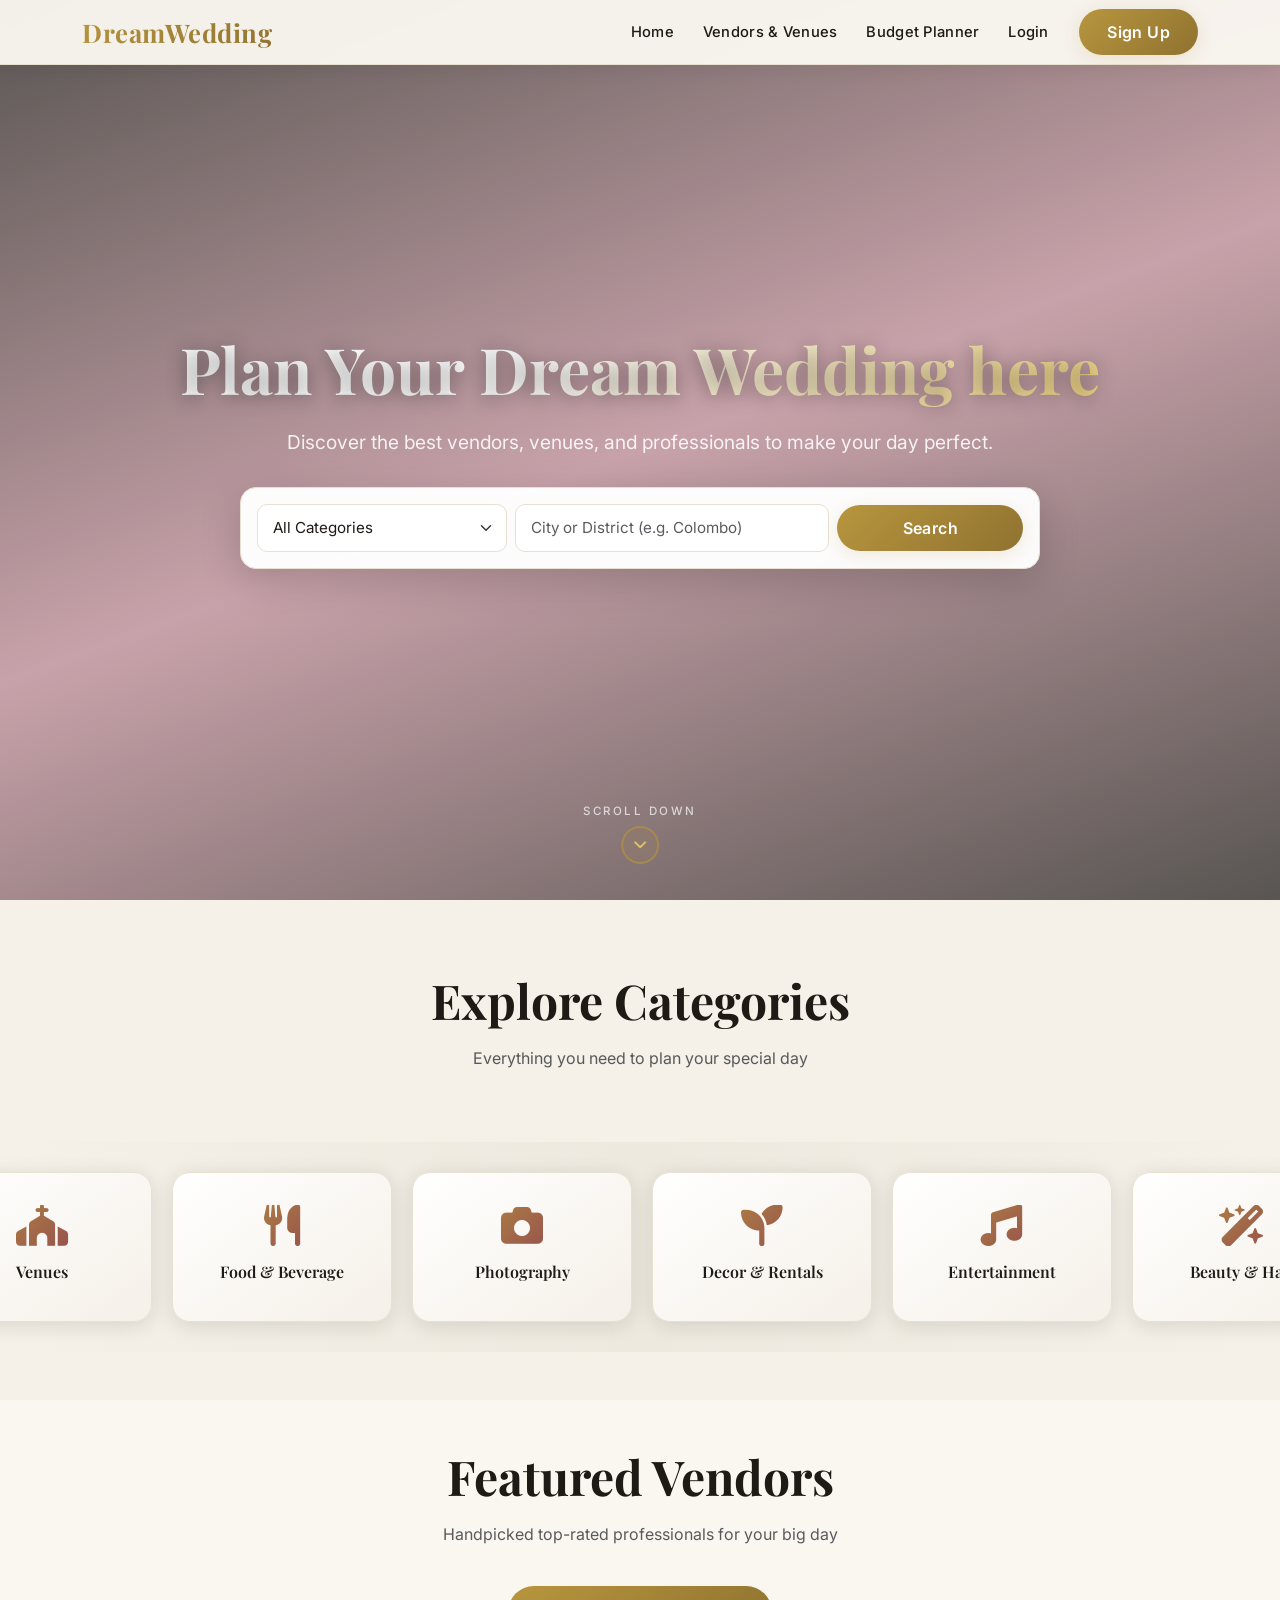
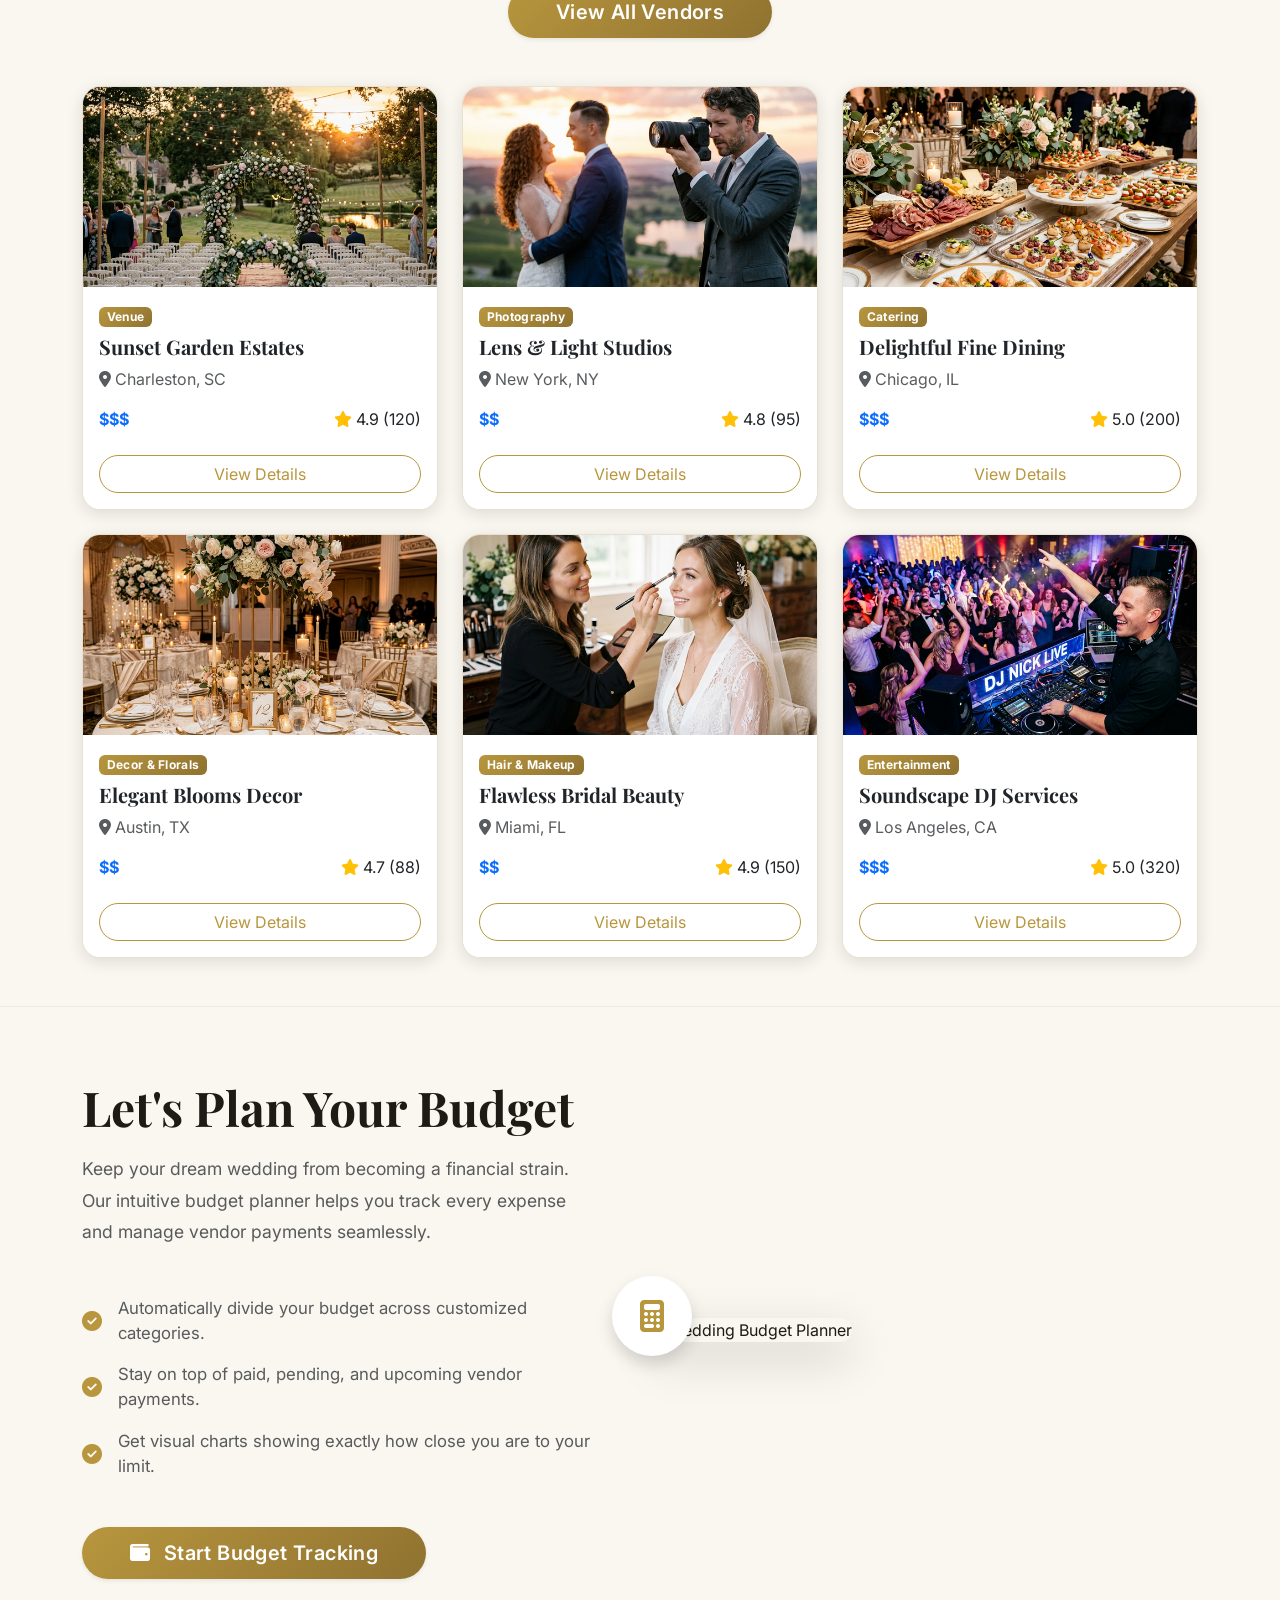
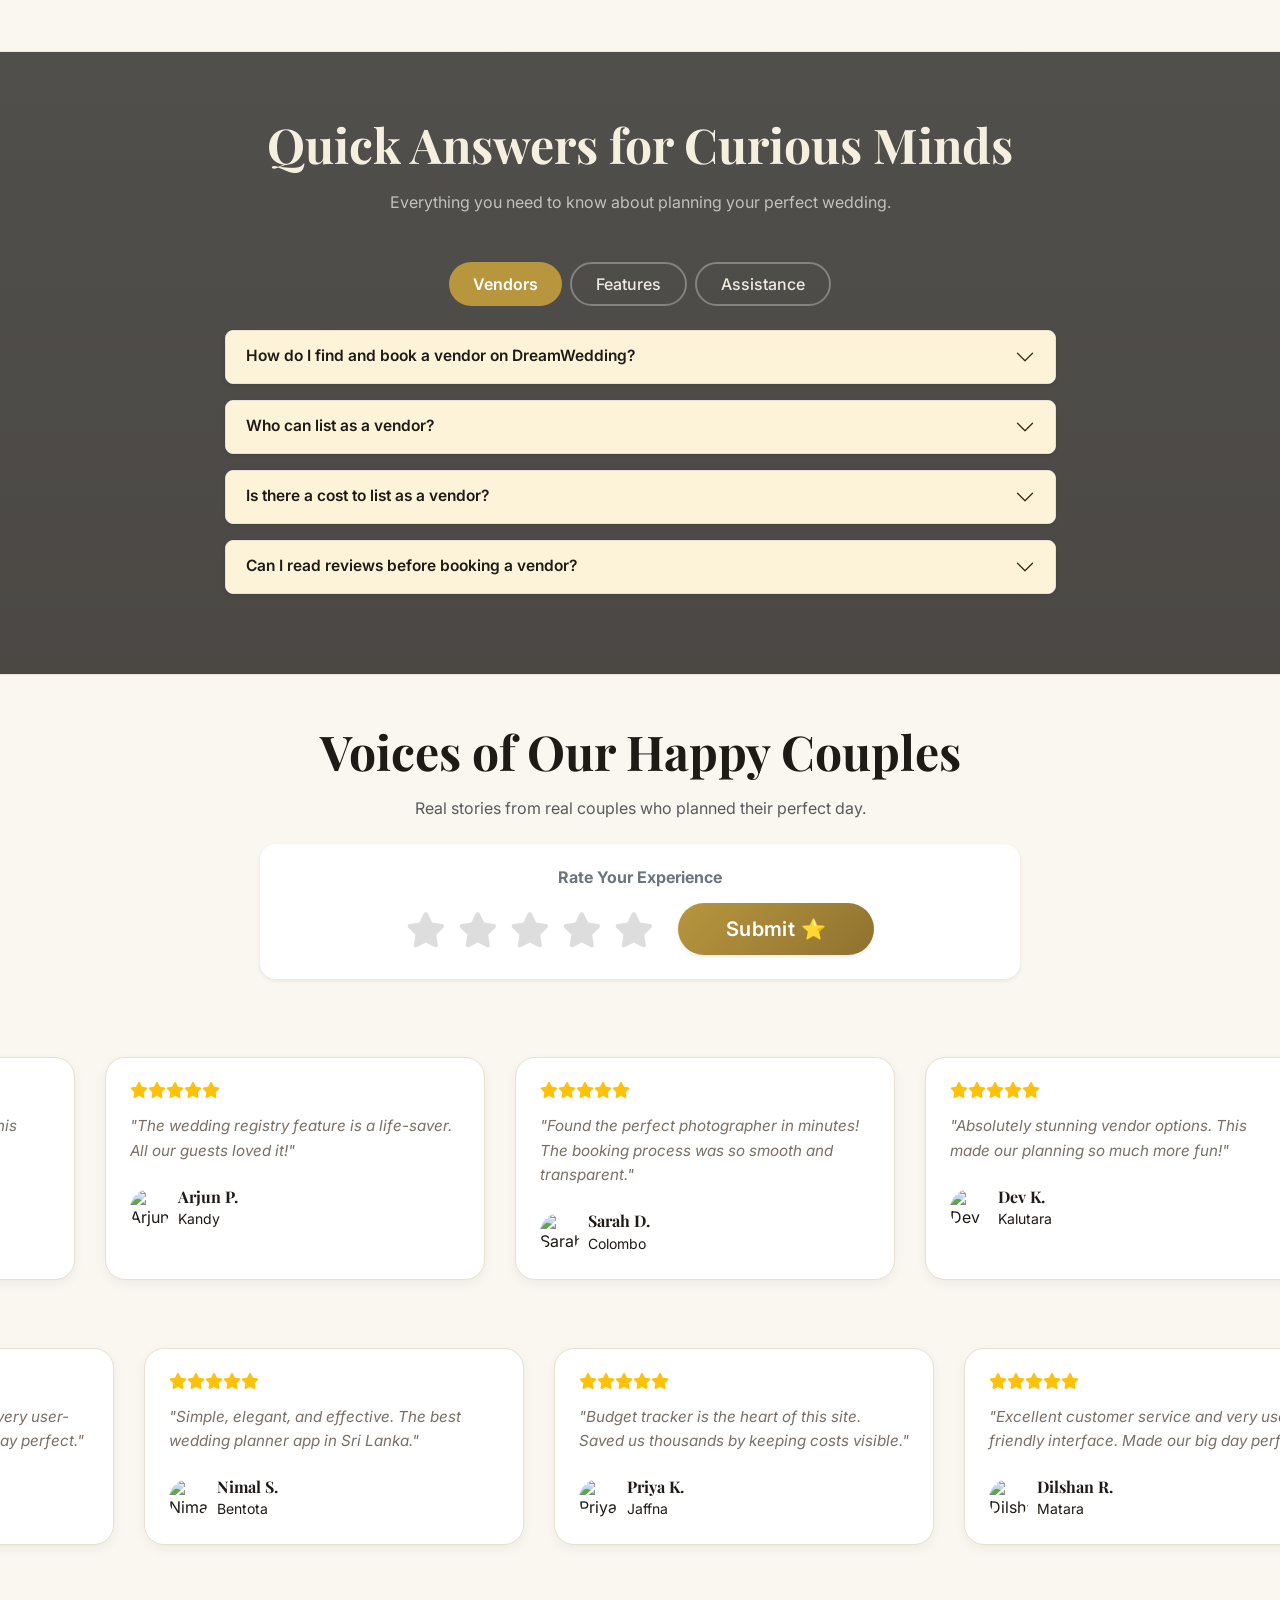
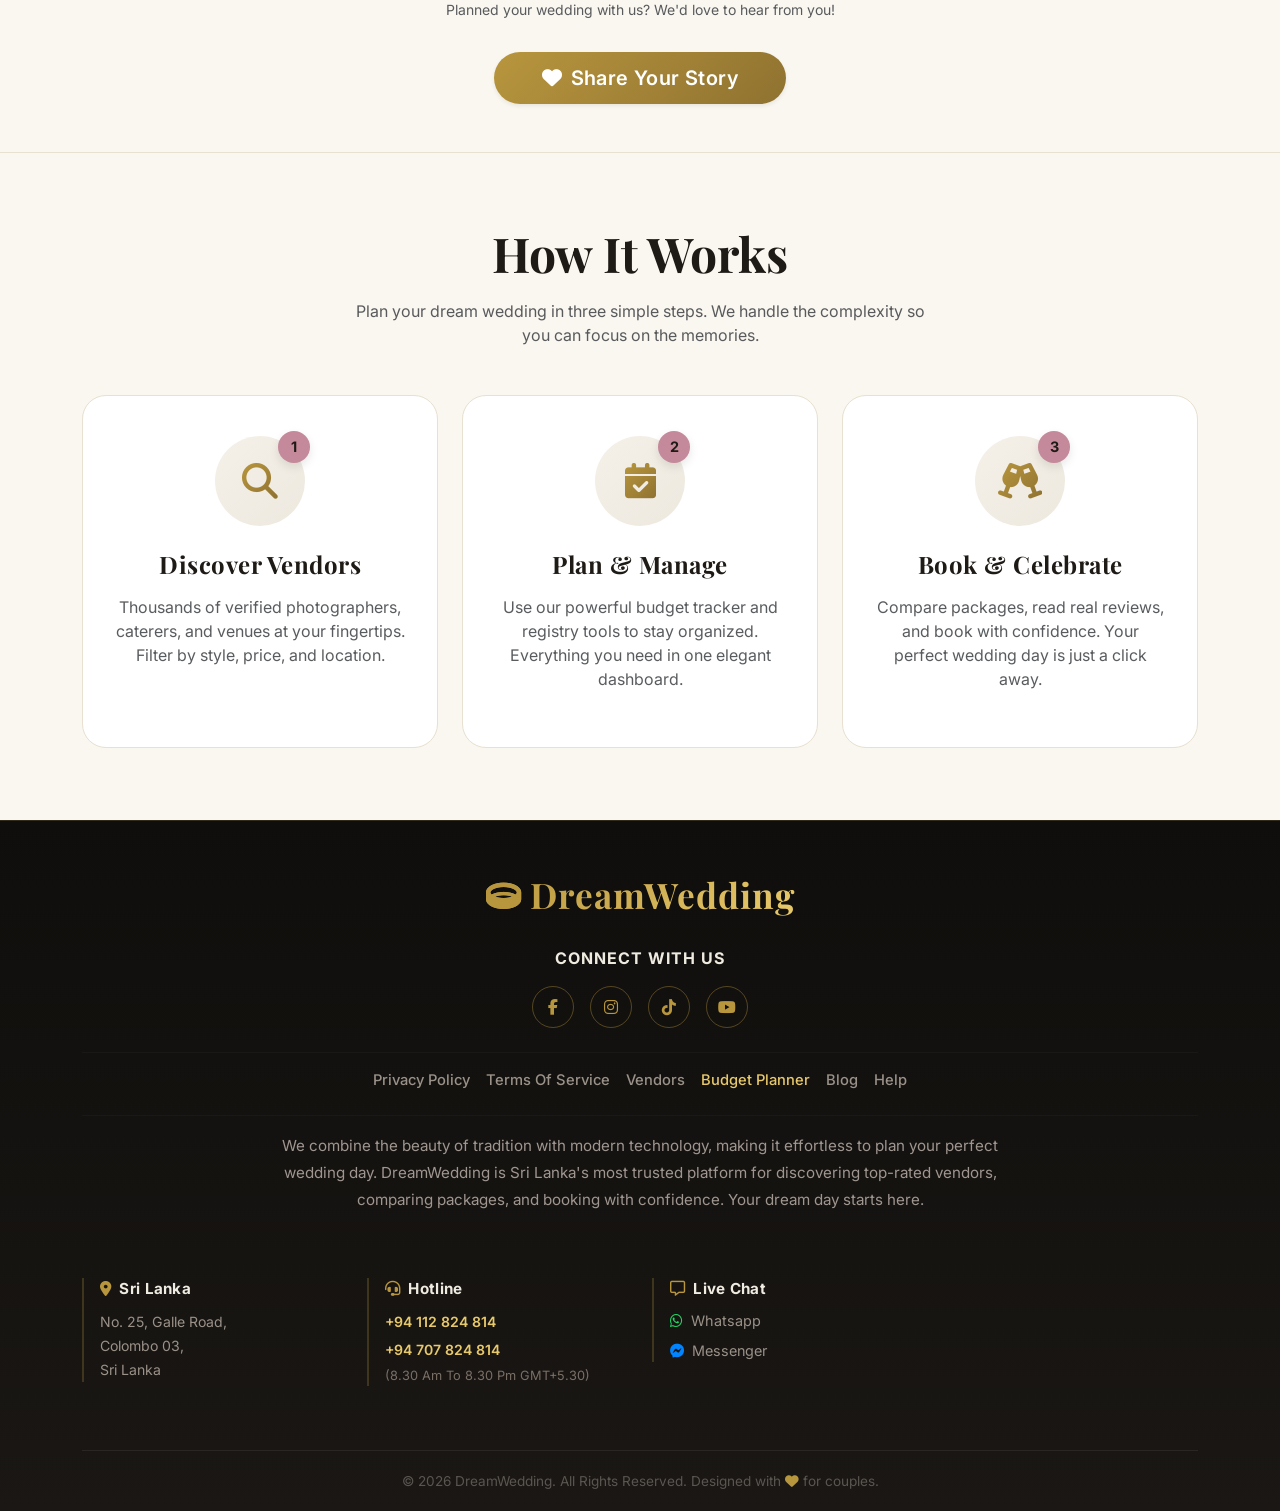
==== commit 266cd408: "Updated signup and login features" ====
--- a/Wedding-System/src/main/resources/static/index.html
+++ b/Wedding-System/src/main/resources/static/index.html
@@ -55,7 +55,7 @@
   <!-- Hero Section -->
   <section class="hero-section">
     <div class="container hero-content">
-      <h1>Plan Your Dream Wedding</h1>
+      <h1>Plan Your Dream Wedding here</h1>
       <p>Discover the best vendors, venues, and professionals to make your day perfect.</p>
 
       <div class="search-box mt-4 p-3 bg-white rounded shadow-lg mx-auto" style="max-width: 800px;">
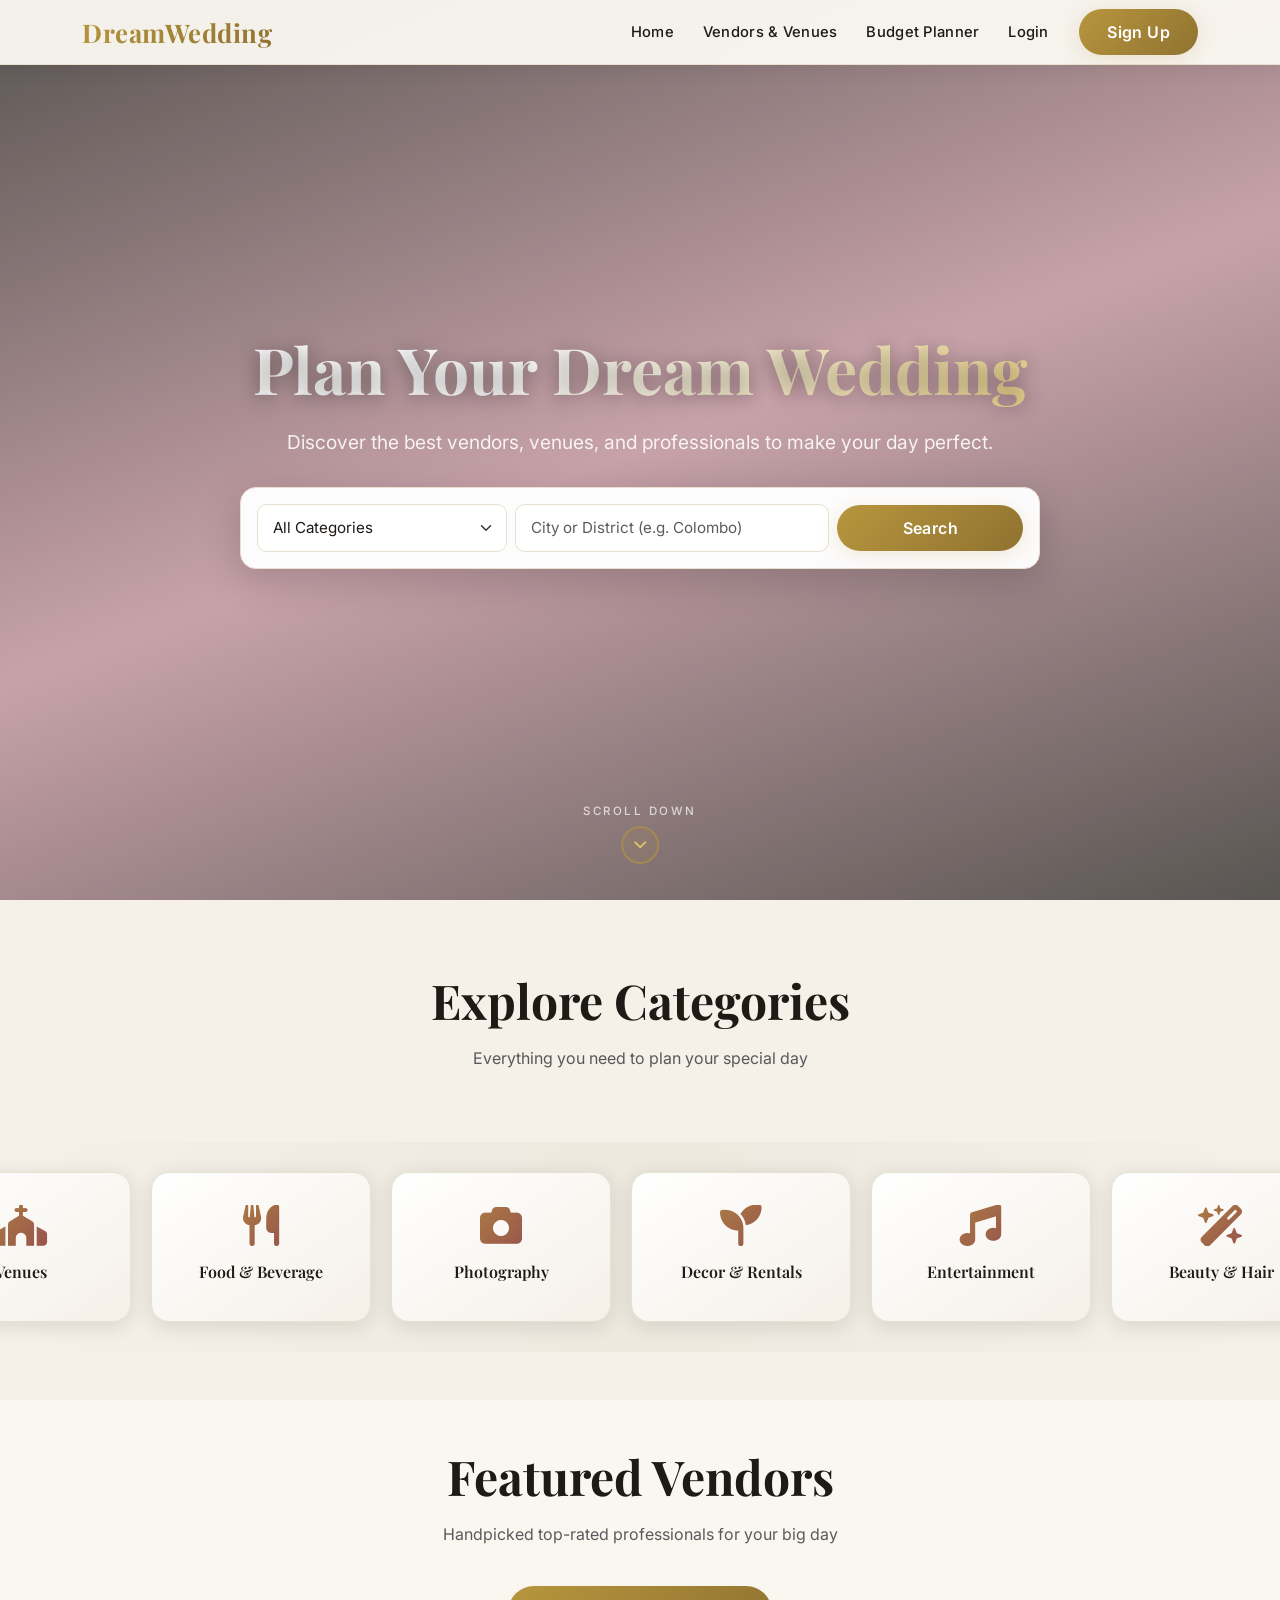
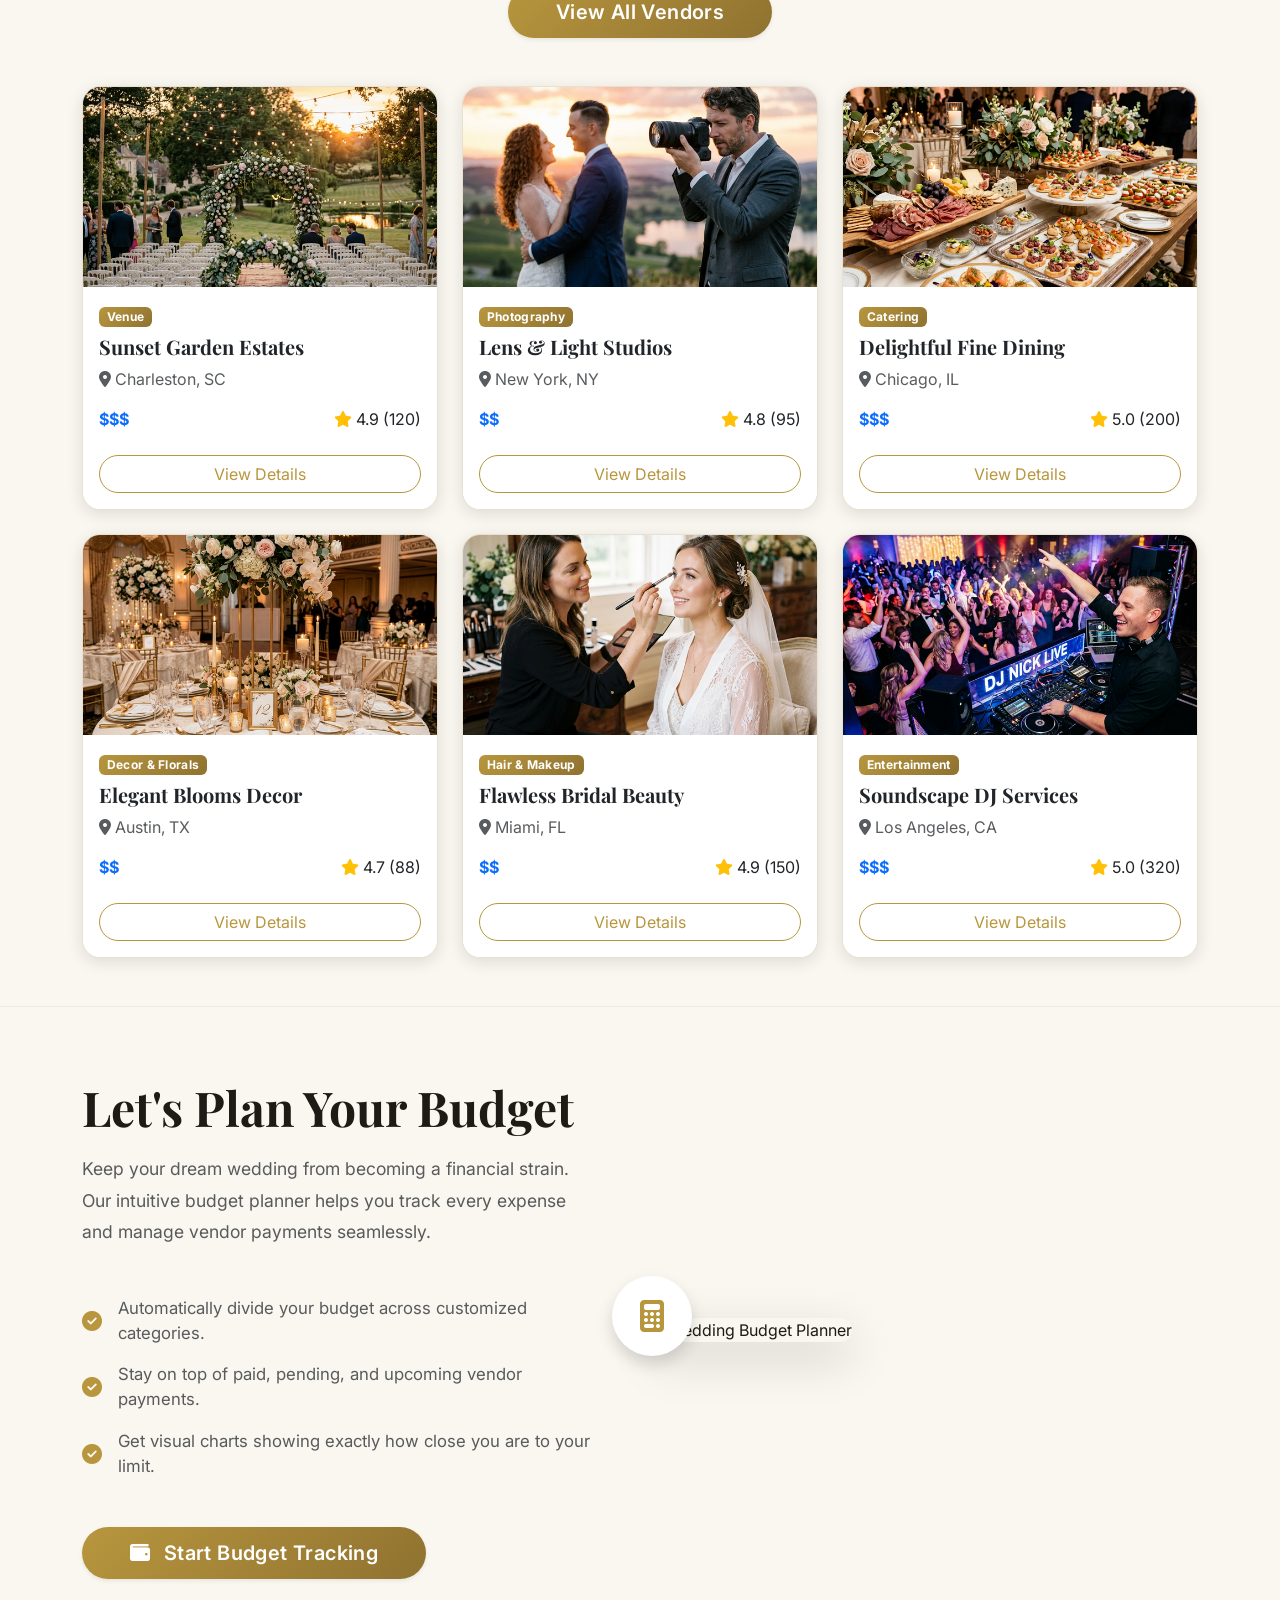
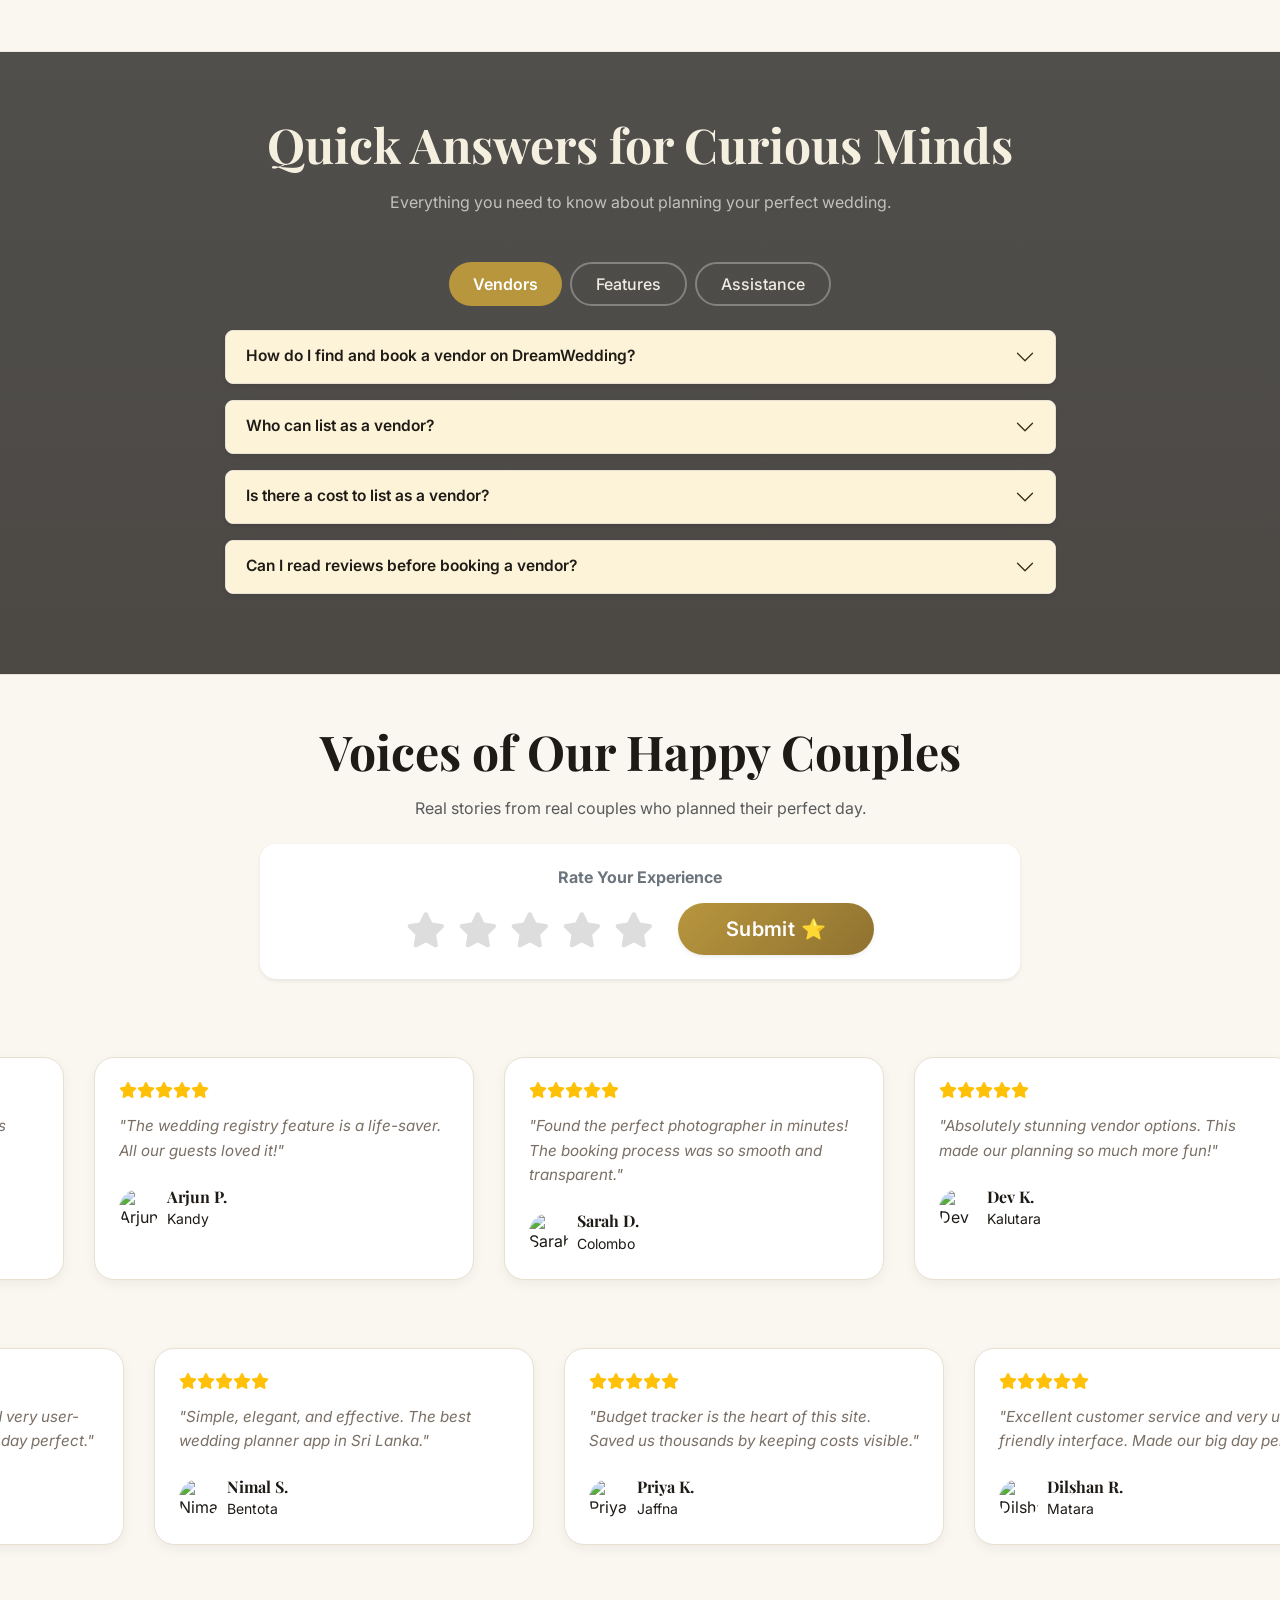
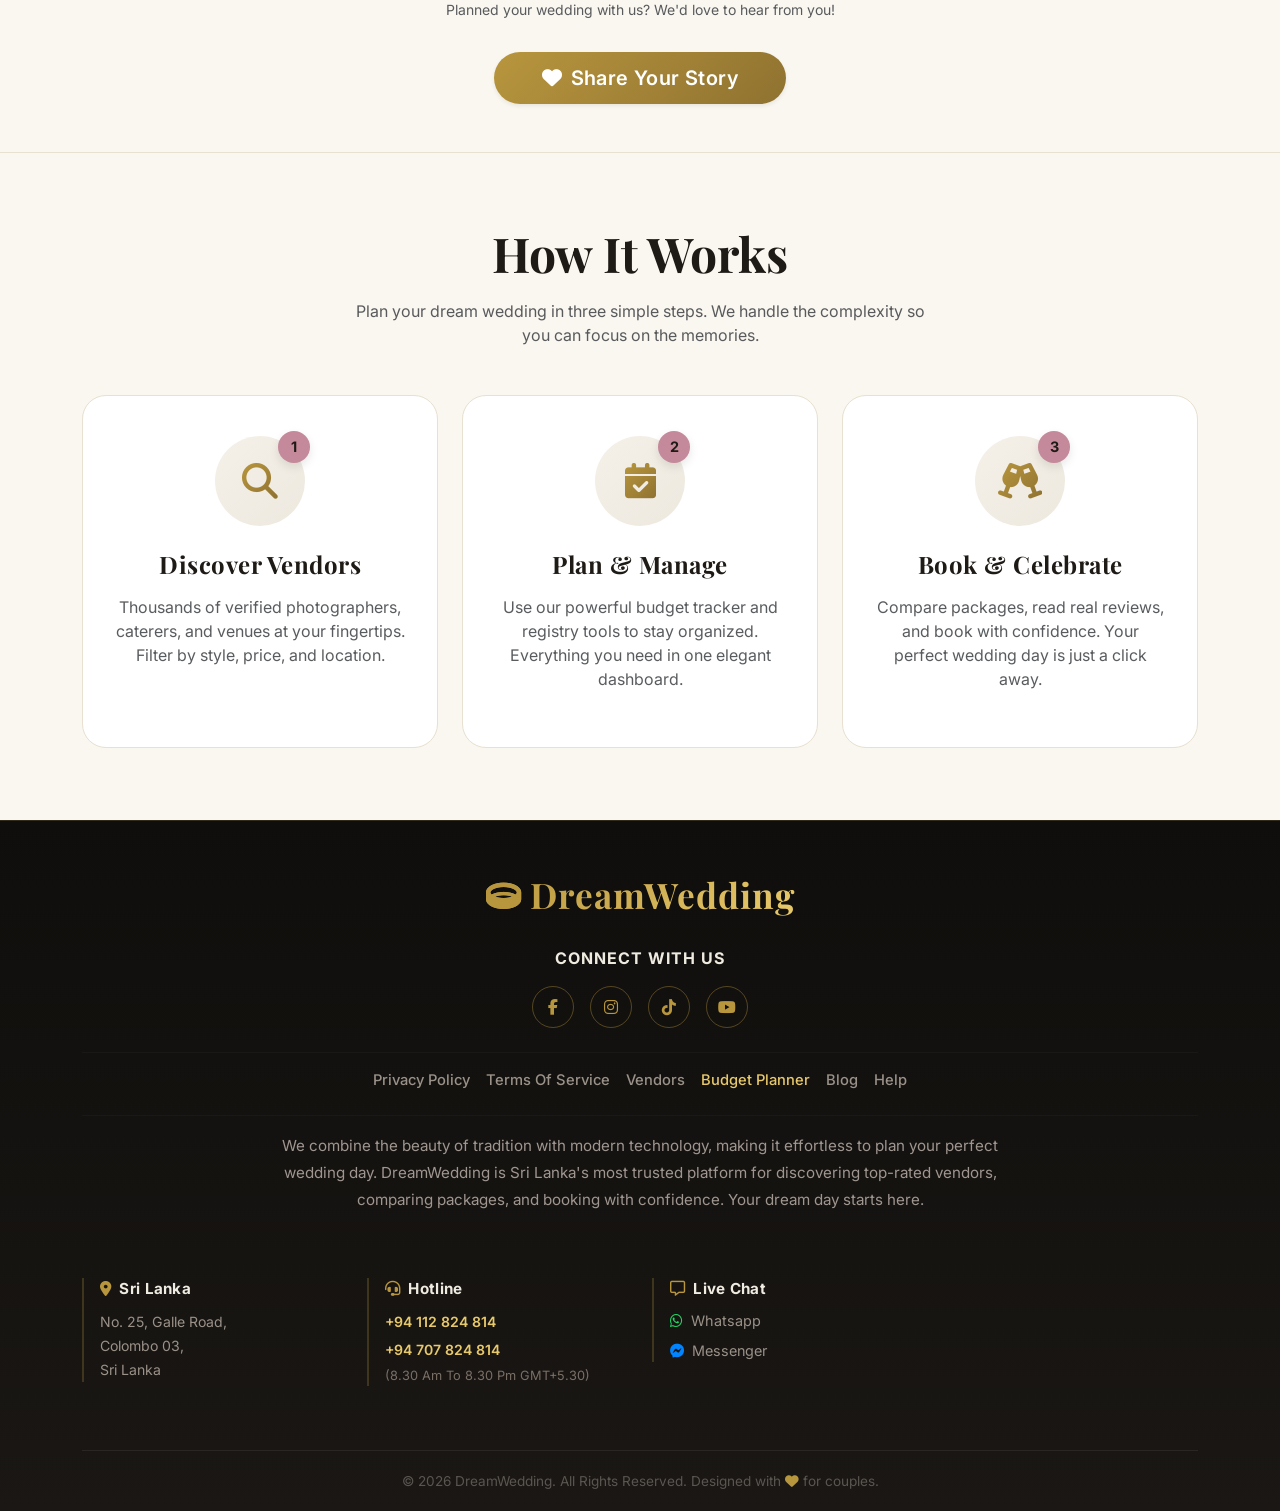
==== commit abb05394: "Budget Planner Logic and Interface" ====
--- a/Wedding-System/src/main/resources/static/index.html
+++ b/Wedding-System/src/main/resources/static/index.html
@@ -55,7 +55,7 @@
   <!-- Hero Section -->
   <section class="hero-section">
     <div class="container hero-content">
-      <h1>Plan Your Dream Wedding here</h1>
+      <h1>Plan Your Dream Wedding</h1>
       <p>Discover the best vendors, venues, and professionals to make your day perfect.</p>
 
       <div class="search-box mt-4 p-3 bg-white rounded shadow-lg mx-auto" style="max-width: 800px;">
--- a/Wedding-System/src/main/resources/static/css/styles.css
+++ b/Wedding-System/src/main/resources/static/css/styles.css
@@ -435,6 +435,33 @@
 .badge-pending   { background-color: #e9a500; color: #fff; }
 .badge-confirmed { background-color: #2d8a4a; color: #fff; }
 .badge-completed { background-color: #0e7fa8; color: #fff; }
+
+/* ============================================
+   BUDGET TRACKER
+============================================ */
+.budget-summary-card {
+  background: linear-gradient(145deg, #ffffff, var(--card-bg));
+  border: 1px solid var(--border-color);
+  border-radius: 14px;
+  padding: 12px 14px;
+}
+
+.budget-category-card {
+  border: 1px solid var(--border-color);
+  border-radius: 14px;
+  padding: 14px;
+  background: #fff;
+}
+
+.budget-status-badge {
+  color: var(--primary-dark);
+}
+
+.progress.budget-progress {
+  height: 9px;
+  border-radius: 999px;
+  background-color: #ece4d7;
+}
 
 /* ============================================
    CATEGORY SLIDER
